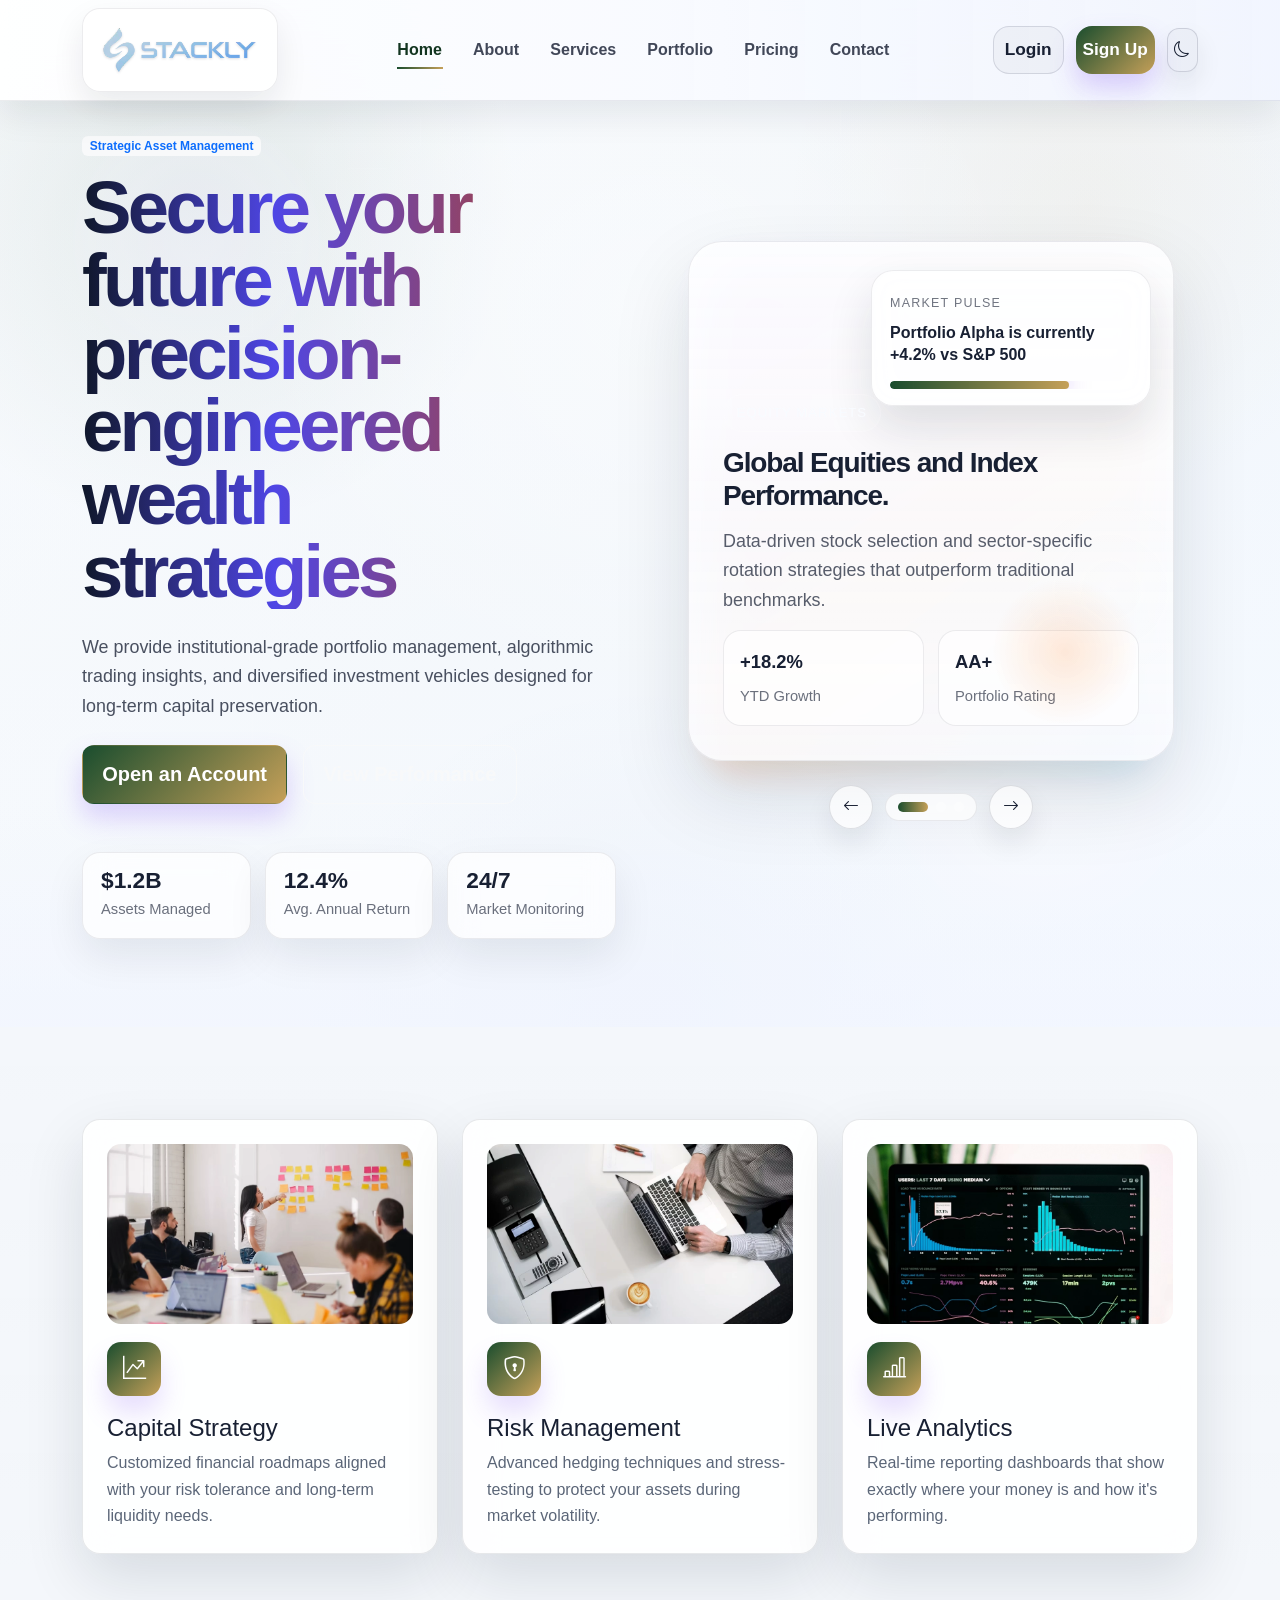
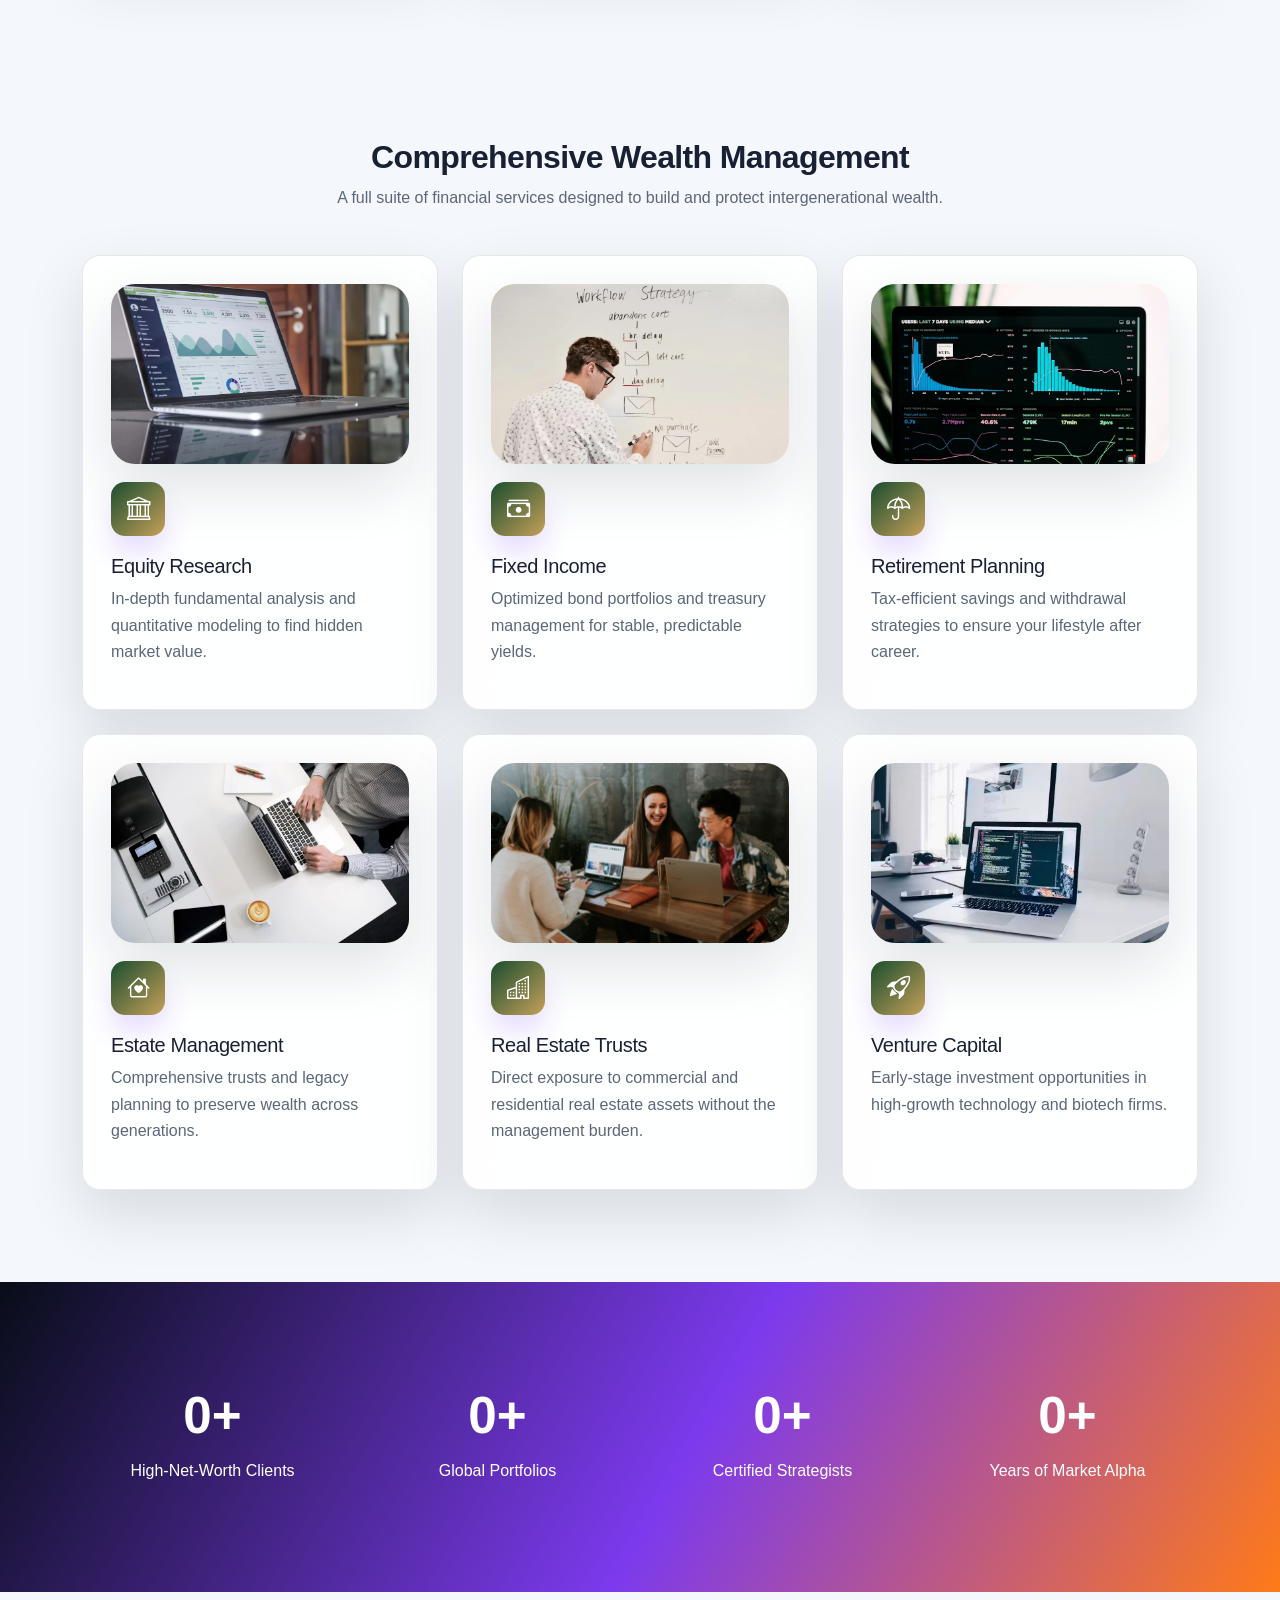
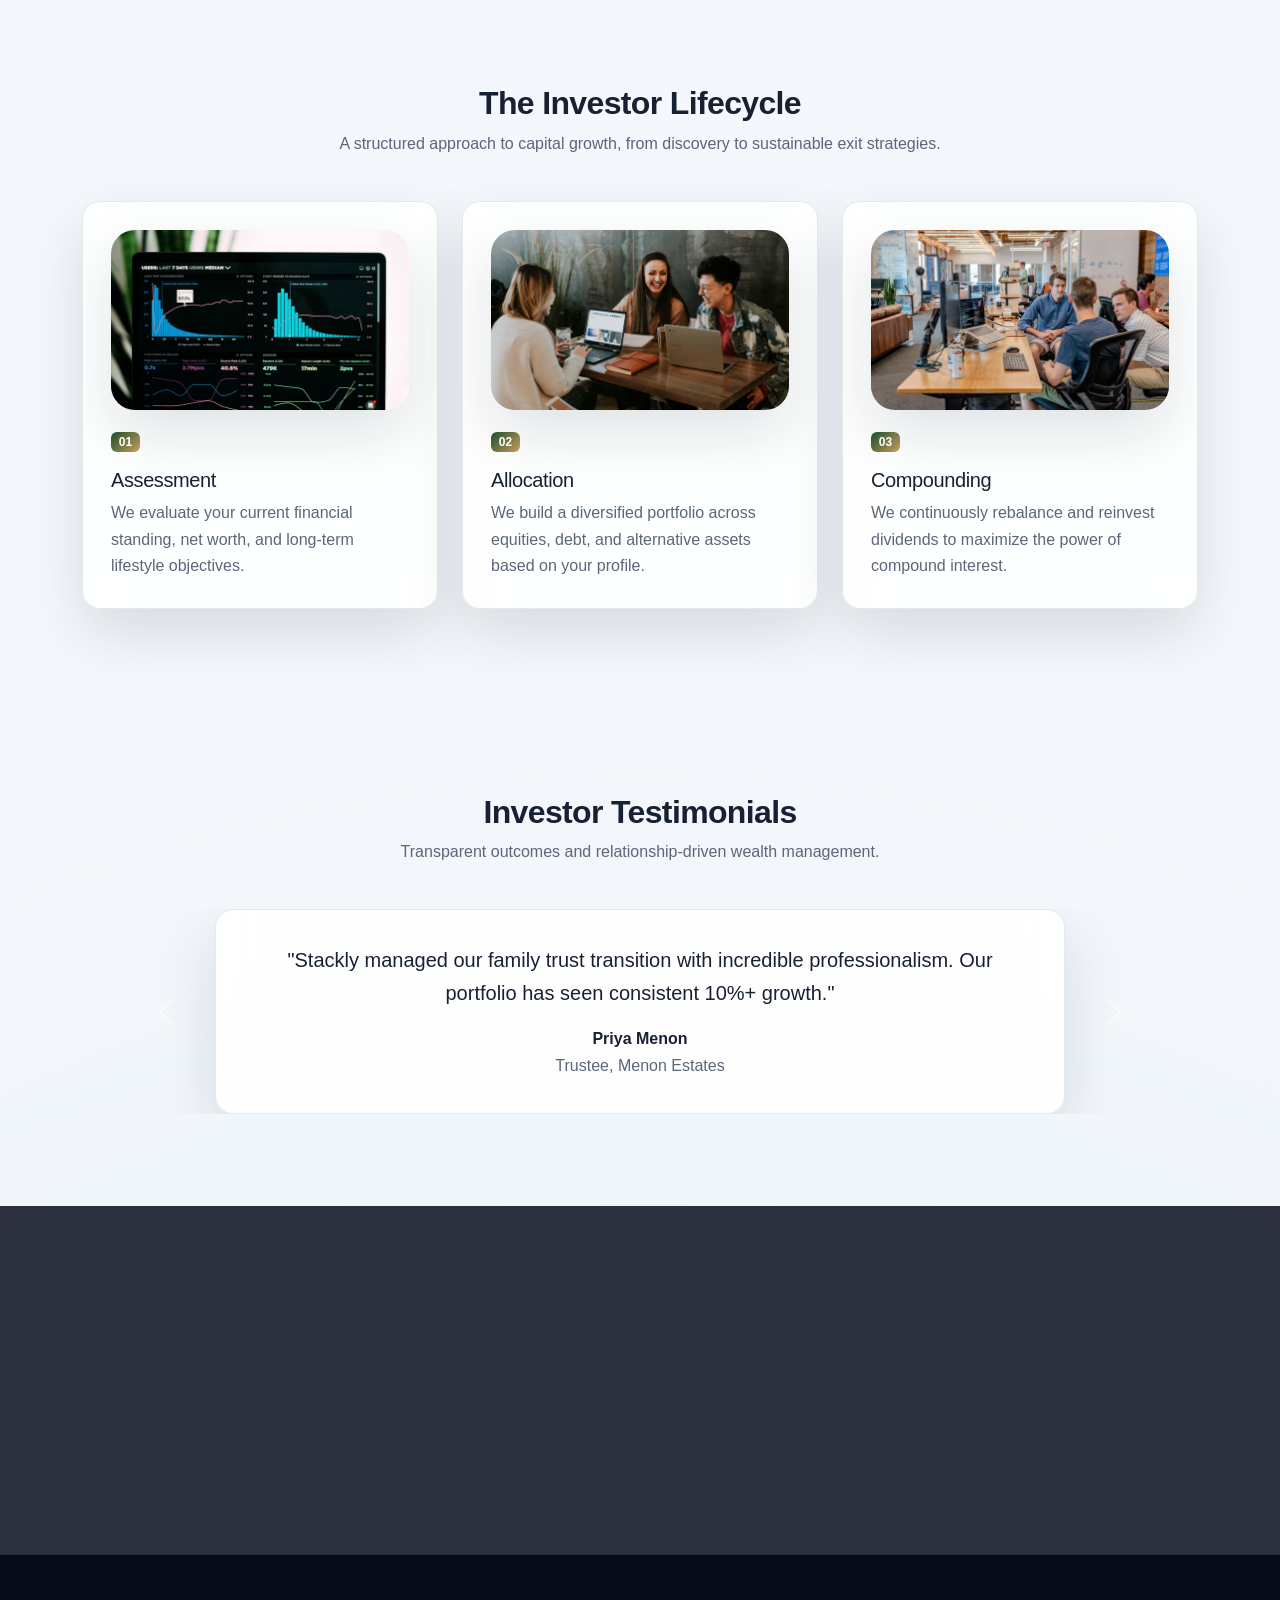
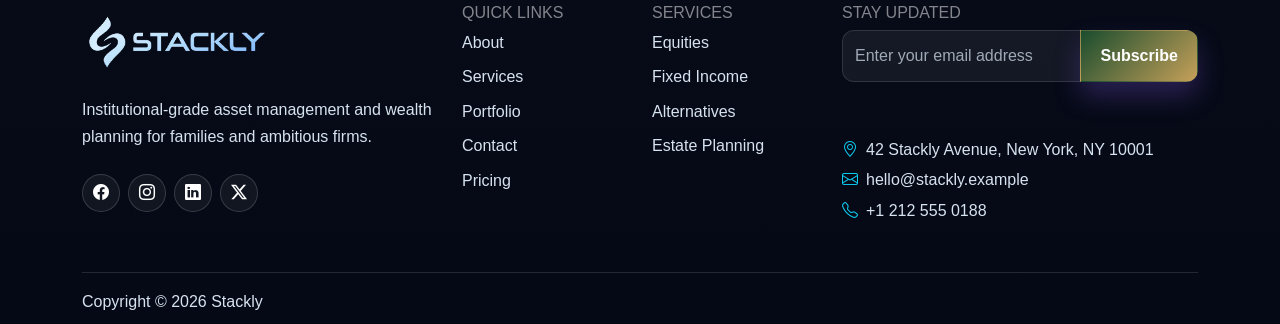
==== index.html @ 77e65f74 "Add files via upload" ====
<!doctype html>
<html lang="en" data-theme="light">
<head>
  <meta charset="utf-8">
  <meta name="viewport" content="width=device-width, initial-scale=1">
  <meta name="description" content="Stackly is a premier asset management firm providing strategic investment solutions, portfolio diversification, and wealth growth.">
  <title>Stackly | Wealth & Investment Management</title>
  <link href="https://cdn.jsdelivr.net/npm/bootstrap@5.3.3/dist/css/bootstrap.min.css" rel="stylesheet">
  <link href="https://cdn.jsdelivr.net/npm/bootstrap-icons@1.11.3/font/bootstrap-icons.css" rel="stylesheet">
  <link rel="stylesheet" href="assets/css/style.css">
</head>
<body>
  <div class="loader"><div class="spinner-border text-primary" role="status" aria-label="Loading"></div></div>
  <nav class="navbar navbar-expand-lg fixed-top">
    <div class="container">
      <a class="navbar-brand d-flex align-items-center gap-2" href="index.html">
        <img class="site-logo" src="assets/stackly-whitish_blue-logo.webp" alt="Stackly logo">
      </a>
      <button class="navbar-toggler" type="button" data-bs-toggle="collapse" data-bs-target="#mainNav" aria-label="Toggle navigation">
        <span class="navbar-toggler-icon"></span>
      </button>
      <div class="collapse navbar-collapse" id="mainNav">
        <ul class="navbar-nav mx-lg-auto align-items-lg-center">
          <li class="nav-item"><a class="nav-link" data-page="index.html" href="index.html">Home</a></li>
          <li class="nav-item"><a class="nav-link" data-page="about.html" href="about.html">About</a></li>
          <li class="nav-item"><a class="nav-link" data-page="services.html" href="services.html">Services</a></li>
          <li class="nav-item"><a class="nav-link" data-page="portfolio.html" href="portfolio.html">Portfolio</a></li>
          <li class="nav-item"><a class="nav-link" data-page="pricing.html" href="pricing.html">Pricing</a></li>
          <li class="nav-item"><a class="nav-link" data-page="contact.html" href="contact.html">Contact</a></li>
        </ul>
        <div class="nav-actions">
          <a class="btn btn-outline-primary" data-page="login.html" href="login.html">Login</a>
          <a class="btn btn-outline-primary" data-page="signup.html" href="signup.html">Sign Up</a>
          <button class="theme-toggle" data-theme-toggle aria-label="Toggle dark mode"></button>
        </div>
      </div>
    </div>
  </nav>

  <header class="hero hero-home">
    <div class="hero-orb hero-orb-one"></div>
    <div class="hero-orb hero-orb-two"></div>
    <div class="hero-grid"></div>
    <div class="container">
      <div class="row align-items-center g-5">
        <div class="col-lg-6 hero-copy reveal">
          <span class="badge text-bg-light text-primary mb-3">Strategic Asset Management</span>
          <h1>Secure your future with precision-engineered wealth strategies</h1>
          <p class="my-4">We provide institutional-grade portfolio management, algorithmic trading insights, and diversified investment vehicles designed for long-term capital preservation.</p>
          <div class="d-flex flex-wrap gap-3">
            <a class="btn btn-primary btn-lg" href="404.html">Open an Account</a>
            <a class="btn btn-outline-light btn-lg" href="404.html">View Performance</a>
          </div>
          <div class="hero-metrics mt-5">
            <div class="hero-metric">
              <strong>$1.2B</strong>
              <span>Assets Managed</span>
            </div>
            <div class="hero-metric">
              <strong>12.4%</strong>
              <span>Avg. Annual Return</span>
            </div>
            <div class="hero-metric">
              <strong>24/7</strong>
              <span>Market Monitoring</span>
            </div>
          </div>
        </div>
        <div class="col-lg-6 reveal" data-hero-swiper>
          <div class="hero-stage">
            <div class="hero-stage-glow"></div>
            <div class="hero-stage-frame">
              <article class="hero-slide is-active">
                <span class="slide-kicker">Equity Markets</span>
                <h2 class="h3">Global Equities and Index Performance.</h2>
                <p>Data-driven stock selection and sector-specific rotation strategies that outperform traditional benchmarks.</p>
                <div class="slide-stats">
                  <div><strong>+18.2%</strong><span>YTD Growth</span></div>
                  <div><strong>AA+</strong><span>Portfolio Rating</span></div>
                </div>
              </article>
              <article class="hero-slide">
                <span class="slide-kicker">Fixed Income</span>
                <h2 class="h3">Preserve capital with high-yield bonds.</h2>
                <p>Strategic allocation in corporate and sovereign debt to ensure consistent cash flow and risk mitigation.</p>
                <div class="slide-stats">
                  <div><strong>5.8%</strong><span>Yield to Maturity</span></div>
                  <div><strong>Zero</strong><span>Default Record</span></div>
                </div>
              </article>
              <article class="hero-slide">
                <span class="slide-kicker">Alternatives</span>
                <h2 class="h3">Diversify into Real Estate and VC.</h2>
                <p>Access exclusive private equity rounds and commercial real estate trusts previously reserved for institutions.</p>
                <div class="slide-stats">
                  <div><strong>24%</strong><span>Internal Rate of Return</span></div>
                  <div><strong>Global</strong><span>Asset Reach</span></div>
                </div>
              </article>
              <div class="hero-float-card">
                <span class="float-label">Market Pulse</span>
                <strong>Portfolio Alpha is currently +4.2% vs S&P 500</strong>
                <div class="float-bar"><span></span></div>
              </div>
            </div>
            <div class="hero-swiper-controls">
              <button type="button" class="hero-swiper-btn" data-hero-prev aria-label="Previous slide"><i class="bi bi-arrow-left"></i></button>
              <div class="hero-swiper-dots" aria-label="Hero slide indicators">
                <button type="button" class="is-active" data-hero-dot="0" aria-label="Go to slide 1"></button>
                <button type="button" data-hero-dot="1" aria-label="Go to slide 2"></button>
                <button type="button" data-hero-dot="2" aria-label="Go to slide 3"></button>
              </div>
              <button type="button" class="hero-swiper-btn" data-hero-next aria-label="Next slide"><i class="bi bi-arrow-right"></i></button>
            </div>
          </div>
        </div>
      </div>
    </div>
  </header>

  <main>
    <section class="section section-soft">
      <div class="container">
        <div class="row g-4">
          <div class="col-md-4 reveal">
            <div class="glass-card p-4 h-100 momentum-card">
              <img src="assets/growth%20strategy.webp" alt="Team planning digital growth">
              <div class="icon-box"><i class="bi bi-graph-up-arrow"></i></div>
              <h2 class="h4">Capital Strategy</h2>
              <p class="muted mb-0">Customized financial roadmaps aligned with your risk tolerance and long-term liquidity needs.</p>
            </div>
          </div>
          <div class="col-md-4 reveal">
            <div class="glass-card p-4 h-100 momentum-card">
              <img src="assets/creative_system.webp" alt="Creative team discussing campaign assets">
              <div class="icon-box"><i class="bi bi-shield-lock"></i></div>
              <h2 class="h4">Risk Management</h2>
              <p class="muted mb-0">Advanced hedging techniques and stress-testing to protect your assets during market volatility.</p>
            </div>
          </div>
          <div class="col-md-4 reveal">
            <div class="glass-card p-4 h-100 momentum-card">
              <img src="assets/measurement.webp" alt="Analytics dashboard on screen">
              <div class="icon-box"><i class="bi bi-bar-chart-line"></i></div>
              <h2 class="h4">Live Analytics</h2>
              <p class="muted mb-0">Real-time reporting dashboards that show exactly where your money is and how it's performing.</p>
            </div>
          </div>
        </div>
      </div>
    </section>

    <section class="section">
      <div class="container">
        <div class="section-title reveal">
          <h2>Comprehensive Wealth Management</h2>
          <p>A full suite of financial services designed to build and protect intergenerational wealth.</p>
        </div>
        <div class="row g-4">
          <div class="col-md-6 col-xl-4 reveal"><div class="service-card"><div class="card-media"><img src="assets/seo.webp" alt="Equity research"></div><div class="icon-box"><i class="bi bi-bank"></i></div><h3 class="h5">Equity Research</h3><p class="muted">In-depth fundamental analysis and quantitative modeling to find hidden market value.</p></div></div>
          <div class="col-md-6 col-xl-4 reveal"><div class="service-card"><div class="card-media"><img src="assets/marketing.webp" alt="Fixed income"></div><div class="icon-box"><i class="bi bi-cash-stack"></i></div><h3 class="h5">Fixed Income</h3><p class="muted">Optimized bond portfolios and treasury management for stable, predictable yields.</p></div></div>
          <div class="col-md-6 col-xl-4 reveal"><div class="service-card"><div class="card-media"><img src="assets/measurement.webp" alt="Retirement planning"></div><div class="icon-box"><i class="bi bi-umbrella"></i></div><h3 class="h5">Retirement Planning</h3><p class="muted">Tax-efficient savings and withdrawal strategies to ensure your lifestyle after career.</p></div></div>
          <div class="col-md-6 col-xl-4 reveal"><div class="service-card"><div class="card-media"><img src="assets/creative_system.webp" alt="Estate planning"></div><div class="icon-box"><i class="bi bi-house-heart"></i></div><h3 class="h5">Estate Management</h3><p class="muted">Comprehensive trusts and legacy planning to preserve wealth across generations.</p></div></div>
          <div class="col-md-6 col-xl-4 reveal"><div class="service-card"><div class="card-media"><img src="assets/build.webp" alt="Real estate"></div><div class="icon-box"><i class="bi bi-buildings"></i></div><h3 class="h5">Real Estate Trusts</h3><p class="muted">Direct exposure to commercial and residential real estate assets without the management burden.</p></div></div>
          <div class="col-md-6 col-xl-4 reveal"><div class="service-card"><div class="card-media"><img src="assets/development.webp" alt="Venture capital"></div><div class="icon-box"><i class="bi bi-rocket-takeoff"></i></div><h3 class="h5">Venture Capital</h3><p class="muted">Early-stage investment opportunities in high-growth technology and biotech firms.</p></div></div>
        </div>
      </div>
    </section>

    <section class="section stats-band">
      <div class="container">
        <div class="row g-4 text-center">
          <div class="col-6 col-lg-3 reveal"><div class="stat-number" data-count="1200">0+</div><p>High-Net-Worth Clients</p></div>
          <div class="col-6 col-lg-3 reveal"><div class="stat-number" data-count="150">0+</div><p>Global Portfolios</p></div>
          <div class="col-6 col-lg-3 reveal"><div class="stat-number" data-count="25">0+</div><p>Certified Strategists</p></div>
          <div class="col-6 col-lg-3 reveal"><div class="stat-number" data-count="20">0+</div><p>Years of Market Alpha</p></div>
        </div>
      </div>
    </section>

    <section class="section section-soft">
      <div class="container">
        <div class="section-title reveal">
          <h2>The Investor Lifecycle</h2>
          <p>A structured approach to capital growth, from discovery to sustainable exit strategies.</p>
        </div>
        <div class="row g-4">
          <div class="col-md-4 reveal">
            <div class="service-card">
              <div class="card-media"><img src="assets/discover.webp" alt="Discovery planning dashboard"></div>
              <span class="badge text-bg-primary mb-3">01</span>
              <h3 class="h5">Assessment</h3>
              <p class="muted mb-0">We evaluate your current financial standing, net worth, and long-term lifestyle objectives.</p>
            </div>
          </div>
          <div class="col-md-4 reveal">
            <div class="service-card">
              <div class="card-media"><img src="assets/build.webp" alt="Build stage team workshop"></div>
              <span class="badge text-bg-primary mb-3">02</span>
              <h3 class="h5">Allocation</h3>
              <p class="muted mb-0">We build a diversified portfolio across equities, debt, and alternative assets based on your profile.</p>
            </div>
          </div>
          <div class="col-md-4 reveal">
            <div class="service-card">
              <div class="card-media"><img src="assets/scale.webp" alt="Scale stage analytics and growth charts"></div>
              <span class="badge text-bg-primary mb-3">03</span>
              <h3 class="h5">Compounding</h3>
              <p class="muted mb-0">We continuously rebalance and reinvest dividends to maximize the power of compound interest.</p>
            </div>
          </div>
        </div>
      </div>
    </section>

    <section class="section">
      <div class="container">
        <div class="section-title reveal"><h2>Investor Testimonials</h2><p>Transparent outcomes and relationship-driven wealth management.</p></div>
        <div id="testimonialCarousel" class="carousel slide carousel-fade reveal" data-bs-ride="carousel" data-bs-interval="6000" data-bs-touch="true">
          <div class="carousel-inner">
            <div class="carousel-item active"><div class="testimonial glass-card text-center"><p class="fs-5">"Stackly managed our family trust transition with incredible professionalism. Our portfolio has seen consistent 10%+ growth."</p><strong>Priya Menon</strong><span class="d-block muted">Trustee, Menon Estates</span></div></div>
            <div class="carousel-item"><div class="testimonial glass-card text-center"><p class="fs-5">"Their access to private equity rounds gave us an edge that traditional banks simply couldn't provide."</p><strong>James Carter</strong><span class="d-block muted">Retired Tech Founder</span></div></div>
            <div class="carousel-item"><div class="testimonial glass-card text-center"><p class="fs-5">"The transparency of their reporting is unmatched. I can see my global asset performance at any time on my dashboard."</p><strong>Aisha Khan</strong><span class="d-block muted">Private Investor</span></div></div>
          </div>
          <button class="carousel-control-prev" type="button" data-bs-target="#testimonialCarousel" data-bs-slide="prev" aria-label="Previous"><span class="carousel-control-prev-icon"></span></button>
          <button class="carousel-control-next" type="button" data-bs-target="#testimonialCarousel" data-bs-slide="next" aria-label="Next"><span class="carousel-control-next-icon"></span></button>
        </div>
      </div>
    </section>

    <section class="section cta">
      <div class="container text-center reveal">
        <h2 class="display-6 fw-bold">Ready to grow your capital with confidence?</h2>
        <p class="mb-4">Schedule a discovery call with a Senior Investment Strategist today.</p>
        <a class="btn btn-primary btn-lg" href="404.html">Consult a Strategist</a>
      </div>
    </section>
  </main>

  <footer class="pt-5">
    <div class="container">
      <div class="row g-4">
        <div class="col-lg-4">
          <div class="footer-brand mb-3">
            <img class="site-logo" src="assets/stackly-whitish_blue-logo.webp" alt="Stackly logo">
          </div>
          <p class="mb-4">Institutional-grade asset management and wealth planning for families and ambitious firms.</p>
          <div class="d-flex gap-2">
            <a class="social-link" href="404.html" aria-label="Facebook"><i class="bi bi-facebook"></i></a>
            <a class="social-link" href="404.html" aria-label="Instagram"><i class="bi bi-instagram"></i></a>
            <a class="social-link" href="404.html" aria-label="LinkedIn"><i class="bi bi-linkedin"></i></a>
            <a class="social-link" href="404.html" aria-label="X"><i class="bi bi-twitter-x"></i></a>
          </div>
        </div>
        <div class="col-md-4 col-lg-2">
          <h3 class="h6 text-uppercase text-white-50">Quick Links</h3>
          <ul class="list-unstyled d-grid gap-2 mb-0">
            <li><a href="about.html">About</a></li>
            <li><a href="services.html">Services</a></li>
            <li><a href="portfolio.html">Portfolio</a></li>
            <li><a href="contact.html">Contact</a></li>
          </ul>
        </div>
        <div class="col-md-4 col-lg-2">
          <h3 class="h6 text-uppercase text-white-50">Services</h3>
          <ul class="list-unstyled d-grid gap-2 mb-0">
            <li><a href="services.html">Equities</a></li>
            <li><a href="services.html">Fixed Income</a></li>
            <li><a href="services.html">Alternatives</a></li>
            <li><a href="services.html">Estate Planning</a></li>
          </ul>
        </div>
        <div class="col-lg-4">
          <h3 class="h6 text-uppercase text-white-50">Stay Updated</h3>
          <form class="footer-newsletter">
            <div class="input-group">
              <input class="form-control" type="email" placeholder="Enter your email address">
              <button class="btn btn-primary" type="submit">Subscribe</button>
            </div>
          </form>
          <div class="mt-4">
            <p class="mb-1"><i class="bi bi-geo-alt me-2 text-info"></i>42 Stackly Avenue, New York, NY 10001</p>
            <p class="mb-1"><i class="bi bi-envelope me-2 text-info"></i>hello@stackly.example</p>
            <p class="mb-0"><i class="bi bi-telephone me-2 text-info"></i>+1 212 555 0188</p>
          </div>
        </div>
      </div>
      <div class="footer-bottom mt-5 pt-3 pb-2 d-flex flex-wrap justify-content-between gap-3 align-items-center">
        <span>Copyright &copy; <span data-year></span> Stackly</span>
      </div>
    </div>
  </footer>

  <script src="https://cdn.jsdelivr.net/npm/bootstrap@5.3.3/dist/js/bootstrap.bundle.min.js"></script>
  <script src="assets/js/main.js"></script>
</body>
</html>
---- assets/css/style.css ----
:root {
  --primary: #1a4d2e;
  --primary-dark: #123520;
  --secondary: #c5a059;
  --accent: #1e40af;
  --ink: #182033;
  --muted: #5b6678;
  --surface: #ffffff;
  --surface-soft: #f8fafc;
  --surface-elevated: rgba(255, 255, 255, 0.9);
  --border: rgba(24, 32, 51, 0.1);
  --shadow: 0 24px 60px rgba(9, 23, 43, 0.12);
  --shadow-soft: 0 16px 28px rgba(9, 23, 43, 0.08);
  --glass: rgba(255, 255, 255, 0.82);
  --card-hover-bg: linear-gradient(145deg, rgba(255, 255, 255, 0.98), rgba(240, 247, 255, 0.94));
  --card-hover-border: rgba(124, 58, 237, 0.26);
  --card-hover-shadow: 0 30px 58px rgba(36, 52, 87, 0.16);
  --nav-height: 84px;
}

[data-theme="light"] {
  --primary: #1a4d2e;
  --primary-dark: #123520;
  --secondary: #c5a059;
  --accent: #1e40af;
  --ink: #182033;
  --muted: #5b6678;
  --surface: #ffffff;
  --surface-soft: #f4f7fb;
  --surface-elevated: rgba(255, 255, 255, 0.9);
  --border: rgba(24, 32, 51, 0.1);
  --shadow: 0 24px 60px rgba(9, 23, 43, 0.12);
  --shadow-soft: 0 16px 28px rgba(9, 23, 43, 0.08);
  --glass: rgba(255, 255, 255, 0.82);
  --card-hover-bg: linear-gradient(145deg, rgba(255, 255, 255, 0.98), rgba(240, 247, 255, 0.94));
  --card-hover-border: rgba(124, 58, 237, 0.26);
  --card-hover-shadow: 0 30px 58px rgba(36, 52, 87, 0.16);
}

[data-theme="dark"] {
  --primary: #4ade80;
  --primary-dark: #22c55e;
  --secondary: #fbbf24;
  --accent: #60a5fa;
  --ink: #f1f5f9;
  --muted: #c0cade;
  --surface: #080d18;
  --surface-soft: #050915;
  --surface-elevated: rgba(8, 12, 24, 0.84);
  --border: rgba(255, 255, 255, 0.1);
  --shadow: 0 28px 80px rgba(0, 0, 0, 0.5);
  --shadow-soft: 0 18px 36px rgba(0, 0, 0, 0.34);
  --glass: rgba(5, 9, 21, 0.76);
  --card-hover-bg: linear-gradient(145deg, rgba(22, 30, 51, 0.96), rgba(40, 22, 67, 0.9));
  --card-hover-border: rgba(167, 139, 250, 0.38);
  --card-hover-shadow: 0 32px 68px rgba(0, 0, 0, 0.56);
}

* {
  box-sizing: border-box;
}

html {
  scroll-behavior: smooth;
  color-scheme: light;
  width: 100%;
  max-width: 100%;
  overflow-x: hidden;
}

[data-theme="dark"] {
  color-scheme: dark;
}

body {
  min-height: 100vh;
  margin: 0;
  color: var(--ink);
  background: var(--surface-soft);
  font-family: "Inter", "Segoe UI", Arial, sans-serif;
  line-height: 1.65;
  position: relative;
  width: 100%;
  max-width: 100%;
  overflow-x: clip;
}

@supports not (overflow: clip) {
  body {
    overflow-x: hidden;
  }
}

@supports (min-height: 100dvh) {
  body {
    min-height: 100dvh;
  }
}

html,
body,
.navbar,
.hero,
.page-hero,
.auth-page,
.dashboard-shell,
main,
header,
footer,
.section,
.section-soft,
.glass-card,
.service-card,
.team-card,
.pricing-card,
.project-card,
.auth-card,
.dashboard-card,
.footer-newsletter .form-control,
.footer-newsletter .btn,
.theme-toggle,
.btn,
.nav-link,
.navbar-toggler,
.form-control,
.form-select,
.input-group-text {
  transition:
    background-color 0.28s ease,
    background 0.28s ease,
    color 0.28s ease,
    border-color 0.28s ease,
    box-shadow 0.28s ease,
    filter 0.28s ease;
}

[data-theme="light"] body {
  background:
    radial-gradient(circle at top left, rgba(124, 58, 237, 0.1), transparent 30%),
    radial-gradient(circle at top right, rgba(255, 122, 24, 0.08), transparent 28%),
    radial-gradient(circle at 50% 110%, rgba(14, 165, 233, 0.08), transparent 30%),
    var(--surface-soft);
}

[data-theme="dark"] body {
  background:
    radial-gradient(circle at top left, rgba(139, 92, 246, 0.22), transparent 30%),
    radial-gradient(circle at top right, rgba(255, 122, 24, 0.16), transparent 28%),
    radial-gradient(circle at 50% 110%, rgba(34, 211, 238, 0.1), transparent 30%),
    var(--surface-soft);
}

a {
  color: inherit;
  text-decoration: none;
}

img {
  display: block;
  max-width: 100%;
}

video,
iframe,
svg {
  max-width: 100%;
}

.container,
.container-fluid,
.row,
[class*="col-"] {
  min-width: 0;
}

.row > * {
  min-width: 0;
}

.navbar {
  min-height: var(--nav-height);
  background:
    linear-gradient(90deg, rgba(7, 11, 24, 0.94), rgba(18, 24, 43, 0.92) 52%, rgba(49, 14, 92, 0.9));
  backdrop-filter: blur(18px);
  border-bottom: 1px solid rgba(255, 255, 255, 0.12);
  box-shadow: 0 14px 34px rgba(4, 8, 20, 0.28);
}

[data-theme="light"] .navbar {
  background:
    linear-gradient(90deg, rgba(255, 255, 255, 0.92), rgba(248, 250, 255, 0.92) 52%, rgba(241, 245, 255, 0.88));
  border-bottom: 1px solid rgba(15, 23, 42, 0.08);
  box-shadow: 0 14px 34px rgba(15, 23, 42, 0.08);
}

.navbar .container {
  align-items: center;
}

.navbar-toggler {
  border-color: rgba(255, 255, 255, 0.18);
  background: rgba(255, 255, 255, 0.05);
}

[data-theme="light"] .navbar-toggler {
  border-color: rgba(15, 23, 42, 0.14);
  background: rgba(15, 23, 42, 0.03);
}

.navbar-toggler-icon {
  filter: invert(1);
}

[data-theme="light"] .navbar-toggler-icon {
  filter: none;
}

.navbar-brand {
  display: inline-flex;
  align-items: center;
  font-weight: 800;
  color: #ffffff !important;
  letter-spacing: 0;
}

[data-theme="light"] .navbar-brand {
  color: var(--ink) !important;
}

.site-logo {
  width: 50px;
  height: 50px;
  object-fit: contain;
  object-position: center;
  border-radius: 11px;
  background: transparent;
  padding: 0;
  box-shadow: none;
  filter: none;
}

.navbar.fixed-top .site-logo {
  width: 165px;
  height: auto;
  max-width: 165px;
  border-radius: 0;
  padding: 0;
  background: transparent;
  border: 0;
  box-shadow: none;
  filter: none;
}

.navbar.fixed-top .navbar-brand {
  padding: 0.42rem 0.9rem;
  border-radius: 18px;
  background: rgba(255, 255, 255, 0.06);
  border: 1px solid rgba(255, 255, 255, 0.1);
  box-shadow: 0 14px 32px rgba(9, 23, 43, 0.18);
}

[data-theme="light"] .navbar.fixed-top .navbar-brand {
  background: rgba(255, 255, 255, 0.96);
  border-color: rgba(15, 23, 42, 0.08);
  box-shadow: 0 14px 32px rgba(15, 23, 42, 0.08);
}

.navbar.fixed-top .site-logo,
[data-theme="dark"] .navbar.fixed-top .site-logo {
  filter: brightness(1.02) contrast(1.05) drop-shadow(0 0 1px rgba(255, 255, 255, 0.08));
}

[data-theme="light"] .navbar.fixed-top .site-logo {
  filter: brightness(0.82) contrast(1.22) saturate(1.1) drop-shadow(0 1px 1px rgba(15, 23, 42, 0.14));
}

.footer-brand .site-logo {
  width: 190px;
  height: auto;
  max-width: 190px;
  border-radius: 0;
  box-shadow: none;
}

.brand-mark {
  width: 40px;
  height: 40px;
  display: inline-grid;
  place-items: center;
  color: #fff;
  border-radius: 11px;
  background: linear-gradient(135deg, var(--primary), var(--secondary));
  box-shadow: 0 12px 24px rgba(18, 60, 123, 0.24);
}

.navbar-collapse {
  flex-basis: 100%;
}

.navbar-nav {
  align-items: center;
  gap: 0.15rem;
}

.nav-link {
  position: relative;
  color: rgba(255, 255, 255, 0.84) !important;
  font-weight: 650;
  padding-inline: 0.9rem !important;
  padding-block: 0.7rem !important;
}

[data-theme="light"] .nav-link {
  color: rgba(24, 32, 51, 0.82) !important;
}

.nav-link:hover,
.nav-link.active {
  color: #ffffff !important;
}

[data-theme="light"] .nav-link:hover,
[data-theme="light"] .nav-link.active {
  color: var(--primary-dark) !important;
}

.nav-link::after {
  content: "";
  position: absolute;
  left: 0.85rem;
  right: 0.85rem;
  bottom: 0.3rem;
  height: 2px;
  background: linear-gradient(90deg, #a78bfa, #ff8b3d);
  transform: scaleX(0);
  transform-origin: center;
  transition: transform 0.2s ease;
}

.nav-link:hover::after,
.nav-link.active::after {
  transform: scaleX(1);
}

[data-theme="light"] .nav-link:hover::after,
[data-theme="light"] .nav-link.active::after {
  background: linear-gradient(90deg, var(--primary), var(--secondary));
}

.nav-actions {
  display: flex;
  align-items: center;
  gap: 0.75rem;
  margin-left: auto;
  min-width: 0;
}

.navbar.fixed-top .nav-actions > a[href="login.html"],
.navbar.fixed-top .nav-actions > a[href="signup.html"] {
  display: inline-flex;
  align-items: center;
  justify-content: center;
  min-width: 124px;
  min-height: 48px;
  padding: 0.76rem 1.3rem;
  border-radius: 16px;
  font-size: 1.08rem;
  line-height: 1;
  white-space: nowrap;
  min-width: 0;
}

.navbar.fixed-top .nav-actions > a[href="login.html"] {
  border: 1px solid rgba(255, 255, 255, 0.18);
  background: rgba(255, 255, 255, 0.05);
  color: #f8fbff;
  box-shadow: none;
}

[data-theme="light"] .navbar.fixed-top .nav-actions > a[href="login.html"] {
  border-color: rgba(15, 23, 42, 0.12);
  background: rgba(15, 23, 42, 0.03);
  color: var(--ink);
}

.navbar.fixed-top .nav-actions > a[href="login.html"]:hover {
  color: #ffffff;
  background: rgba(255, 255, 255, 0.12);
}

[data-theme="light"] .navbar.fixed-top .nav-actions > a[href="login.html"]:hover {
  color: var(--ink);
  background: rgba(15, 23, 42, 0.08);
}

.navbar.fixed-top .nav-actions > a[href="signup.html"] {
  border: 0;
  background: linear-gradient(135deg, var(--primary), var(--secondary));
  color: #ffffff;
  box-shadow: 0 14px 26px rgba(139, 92, 246, 0.28);
}

.navbar.fixed-top .nav-actions > a[href="signup.html"]:hover {
  color: #ffffff;
  transform: translateY(-1px);
}

.navbar-brand {
  position: relative;
  z-index: 2;
}

.theme-toggle {
  width: 44px;
  height: 44px;
  border: 1px solid rgba(255, 255, 255, 0.16);
  border-radius: 12px;
  background: rgba(255, 255, 255, 0.06);
  color: #ffffff;
  box-shadow: 0 12px 26px rgba(4, 8, 20, 0.2);
}

.theme-toggle:hover {
  transform: translateY(-1px);
}

[data-theme="light"] .theme-toggle {
  border-color: rgba(15, 23, 42, 0.14);
  background: rgba(15, 23, 42, 0.03);
  color: var(--ink);
  box-shadow: 0 12px 26px rgba(15, 23, 42, 0.08);
}

.page-offset {
  padding-top: var(--nav-height);
}

.hero {
  min-height: 92vh;
  display: flex;
  align-items: center;
  position: relative;
  overflow: hidden;
  color: #fff;
  background:
    radial-gradient(circle at 15% 20%, rgba(26, 77, 46, 0.34), transparent 24%),
    radial-gradient(circle at 85% 20%, rgba(197, 160, 89, 0.26), transparent 22%),
    radial-gradient(circle at 50% 100%, rgba(30, 64, 175, 0.18), transparent 28%),
    linear-gradient(135deg, #020617 0%, #0f172a 46%, #1e293b 100%);
}

[data-theme="light"] .hero {
  color: var(--ink);
  background:
    radial-gradient(circle at 15% 20%, rgba(26, 77, 46, 0.12), transparent 24%),
    radial-gradient(circle at 85% 20%, rgba(197, 160, 89, 0.1), transparent 22%),
    radial-gradient(circle at 50% 100%, rgba(30, 64, 175, 0.08), transparent 28%),
    linear-gradient(135deg, #f8fafc 0%, #f1f5f9 48%, #eff6ff 100%);
}

.hero-home {
  padding: 132px 0 88px;
}

.hero-grid {
  position: absolute;
  inset: 0;
  opacity: 0.18;
  background-image:
    linear-gradient(rgba(255, 255, 255, 0.08) 1px, transparent 1px),
    linear-gradient(90deg, rgba(255, 255, 255, 0.08) 1px, transparent 1px);
  background-size: 84px 84px;
  mask-image: radial-gradient(circle at center, black 42%, transparent 100%);
  pointer-events: none;
}

.hero-orb {
  position: absolute;
  border-radius: 50%;
  filter: blur(8px);
  pointer-events: none;
  mix-blend-mode: screen;
}

.hero-orb-one {
  top: 12%;
  left: 6%;
  width: 240px;
  height: 240px;
  background: radial-gradient(circle, rgba(124, 58, 237, 0.44), rgba(124, 58, 237, 0));
  animation: floatOrb 10s ease-in-out infinite;
}

.hero-orb-two {
  right: 7%;
  bottom: 10%;
  width: 300px;
  height: 300px;
  background: radial-gradient(circle, rgba(255, 122, 24, 0.34), rgba(255, 122, 24, 0));
  animation: floatOrb 12s ease-in-out infinite reverse;
}

.hero-home .container,
.hero-home .row {
  position: relative;
  z-index: 2;
}

.hero-copy {
  max-width: 620px;
  min-width: 0;
}

.hero-home h1 {
  max-width: 780px;
  font-size: clamp(2.75rem, 5.8vw, 5.5rem);
  line-height: 0.98;
  font-weight: 900;
  letter-spacing: -0.05em;
  background: linear-gradient(90deg, #ffffff 0%, #d4d8ff 32%, #ffb36b 100%);
  -webkit-background-clip: text;
  background-clip: text;
  color: transparent;
  text-shadow: 0 18px 36px rgba(0, 0, 0, 0.24);
}

[data-theme="light"] .hero-home h1 {
  background: linear-gradient(90deg, #0f172a 0%, #4f46e5 36%, #c2410c 100%);
  -webkit-background-clip: text;
  background-clip: text;
  color: transparent;
  text-shadow: none;
}

.hero-home p {
  max-width: 620px;
  color: rgba(231, 236, 255, 0.88);
  font-size: 1.12rem;
}

[data-theme="light"] .hero-home p {
  color: rgba(24, 32, 51, 0.78);
}

.hero-metrics {
  display: grid;
  grid-template-columns: repeat(3, minmax(0, 1fr));
  gap: 14px;
}

.hero-metric {
  padding: 16px 18px;
  border: 1px solid rgba(255, 255, 255, 0.12);
  border-radius: 18px;
  background: rgba(255, 255, 255, 0.06);
  backdrop-filter: blur(14px);
  box-shadow: 0 18px 40px rgba(0, 0, 0, 0.16);
}

[data-theme="light"] .hero-metric {
  border-color: rgba(15, 23, 42, 0.08);
  background: rgba(255, 255, 255, 0.72);
  box-shadow: 0 18px 40px rgba(15, 23, 42, 0.08);
}

.hero-metric strong {
  display: block;
  font-size: 1.42rem;
  line-height: 1;
  margin-bottom: 6px;
}

.hero-metric span {
  display: block;
  color: rgba(231, 236, 255, 0.76);
  font-size: 0.92rem;
}

[data-theme="light"] .hero-metric span {
  color: rgba(24, 32, 51, 0.64);
}

.hero-stage {
  position: relative;
  min-height: 560px;
  display: flex;
  flex-direction: column;
  justify-content: flex-end;
  align-items: stretch;
  gap: 18px;
  padding: 24px;
  min-width: 0;
}

.hero-stage-glow {
  position: absolute;
  inset: 7% 8% 12%;
  border-radius: 34px;
  background:
    radial-gradient(circle at 30% 20%, rgba(255, 255, 255, 0.14), transparent 26%),
    linear-gradient(145deg, rgba(124, 58, 237, 0.22), rgba(255, 122, 24, 0.18) 56%, rgba(14, 165, 233, 0.12));
  filter: blur(14px);
  animation: glowShift 8s ease-in-out infinite;
}

.hero-stage-frame {
  position: relative;
  width: 100%;
  min-height: 520px;
  border-radius: 34px;
  border: 1px solid rgba(255, 255, 255, 0.16);
  background:
    linear-gradient(180deg, rgba(255, 255, 255, 0.08), rgba(255, 255, 255, 0.03)),
    rgba(8, 12, 25, 0.55);
  box-shadow: 0 34px 80px rgba(0, 0, 0, 0.34);
  backdrop-filter: blur(18px);
  overflow: hidden;
}

[data-theme="light"] .hero-stage-frame {
  border-color: rgba(15, 23, 42, 0.08);
  background:
    linear-gradient(180deg, rgba(255, 255, 255, 0.82), rgba(255, 255, 255, 0.62)),
    rgba(241, 245, 255, 0.55);
  box-shadow: 0 34px 80px rgba(15, 23, 42, 0.12);
}

.hero-stage-frame::before {
  content: "";
  position: absolute;
  inset: auto -10% 12% auto;
  width: 220px;
  height: 220px;
  border-radius: 50%;
  background: radial-gradient(circle, rgba(255, 255, 255, 0.14), transparent 62%);
  opacity: 0.7;
  animation: drift 11s ease-in-out infinite;
}

.hero-stage-frame::after {
  content: "";
  position: absolute;
  inset: 0;
  background-image:
    linear-gradient(rgba(255, 255, 255, 0.06) 1px, transparent 1px),
    linear-gradient(90deg, rgba(255, 255, 255, 0.06) 1px, transparent 1px);
  background-size: 56px 56px;
  opacity: 0.14;
  pointer-events: none;
}

.hero-slide {
  position: absolute;
  inset: 0;
  display: flex;
  flex-direction: column;
  justify-content: flex-end;
  gap: 14px;
  padding: 34px;
  opacity: 0;
  transform: translateX(30px) scale(0.96);
  transition: opacity 0.6s ease, transform 0.7s ease;
}

.hero-slide::before {
  content: "";
  position: absolute;
  inset: auto 28px 28px auto;
  width: 160px;
  height: 160px;
  border-radius: 50%;
  background: radial-gradient(circle, rgba(255, 122, 24, 0.16), transparent 65%);
  pointer-events: none;
}

.hero-slide.is-active {
  opacity: 1;
  transform: translateX(0) scale(1);
  z-index: 2;
}

.hero-slide.is-prev {
  opacity: 0;
  transform: translateX(-35px) scale(0.96);
  z-index: 1;
}

.hero-slide.is-next {
  opacity: 0;
  transform: translateX(35px) scale(0.96);
  z-index: 1;
}

.slide-kicker {
  align-self: flex-start;
  display: inline-flex;
  align-items: center;
  gap: 0.5rem;
  padding: 0.45rem 0.8rem;
  border-radius: 999px;
  font-size: 0.82rem;
  text-transform: uppercase;
  letter-spacing: 0.08em;
  color: #f8fbff;
  background: rgba(255, 255, 255, 0.08);
  border: 1px solid rgba(255, 255, 255, 0.12);
}

.hero-slide h2 {
  margin: 0;
  max-width: 420px;
  font-weight: 800;
  letter-spacing: -0.04em;
  color: #ffffff;
}

[data-theme="light"] .hero-slide h2 {
  color: var(--ink);
}

.hero-slide p {
  margin: 0;
  max-width: 440px;
  color: rgba(231, 236, 255, 0.84);
}

[data-theme="light"] .hero-slide p {
  color: rgba(24, 32, 51, 0.72);
}

.slide-stats {
  display: grid;
  grid-template-columns: repeat(2, minmax(0, 1fr));
  gap: 14px;
}

.slide-stats div {
  padding: 16px;
  border-radius: 18px;
  background: rgba(255, 255, 255, 0.08);
  border: 1px solid rgba(255, 255, 255, 0.12);
}

[data-theme="light"] .slide-stats div {
  border-color: rgba(15, 23, 42, 0.08);
  background: rgba(255, 255, 255, 0.68);
}

.slide-stats strong {
  display: block;
  margin-bottom: 6px;
  font-size: 1.15rem;
  color: #fff;
}

[data-theme="light"] .slide-stats strong {
  color: var(--ink);
}

.slide-stats span {
  color: rgba(231, 236, 255, 0.72);
  font-size: 0.92rem;
}

[data-theme="light"] .slide-stats span {
  color: rgba(24, 32, 51, 0.64);
}

.hero-float-card {
  position: absolute;
  right: 22px;
  top: 28px;
  width: min(280px, calc(100% - 44px));
  padding: 18px 18px 16px;
  border-radius: 22px;
  background: rgba(8, 12, 25, 0.68);
  border: 1px solid rgba(255, 255, 255, 0.12);
  backdrop-filter: blur(14px);
  box-shadow: 0 22px 46px rgba(0, 0, 0, 0.22);
  animation: floatCard 5.5s ease-in-out infinite;
}

[data-theme="light"] .hero-float-card {
  background: rgba(255, 255, 255, 0.78);
  border-color: rgba(15, 23, 42, 0.08);
  box-shadow: 0 22px 46px rgba(15, 23, 42, 0.12);
}

.float-label {
  display: inline-flex;
  margin-bottom: 8px;
  font-size: 0.78rem;
  text-transform: uppercase;
  letter-spacing: 0.1em;
  color: rgba(231, 236, 255, 0.72);
}

[data-theme="light"] .float-label {
  color: rgba(24, 32, 51, 0.62);
}

.hero-float-card strong {
  display: block;
  font-size: 1rem;
  line-height: 1.4;
  color: #fff;
}

[data-theme="light"] .hero-float-card strong {
  color: var(--ink);
}

.float-bar {
  height: 8px;
  border-radius: 999px;
  margin-top: 14px;
  background: rgba(255, 255, 255, 0.08);
  overflow: hidden;
}

.float-bar span {
  display: block;
  width: 74%;
  height: 100%;
  border-radius: inherit;
  background: linear-gradient(90deg, var(--primary), var(--secondary));
  box-shadow: 0 0 22px rgba(124, 58, 237, 0.5);
  animation: barPulse 2.4s ease-in-out infinite;
}

.hero-swiper-controls {
  position: relative;
  left: auto;
  bottom: auto;
  transform: none;
  align-self: center;
  margin-top: 6px;
  display: flex;
  align-items: center;
  gap: 12px;
  z-index: 3;
}

.hero-swiper-btn {
  width: 44px;
  height: 44px;
  display: inline-grid;
  place-items: center;
  border: 1px solid rgba(255, 255, 255, 0.16);
  border-radius: 999px;
  color: #fff;
  background: rgba(255, 255, 255, 0.08);
  box-shadow: 0 14px 28px rgba(0, 0, 0, 0.18);
  transition: transform 0.2s ease, background 0.2s ease;
}

[data-theme="light"] .hero-swiper-btn {
  border-color: rgba(15, 23, 42, 0.12);
  color: var(--ink);
  background: rgba(255, 255, 255, 0.72);
  box-shadow: 0 14px 28px rgba(15, 23, 42, 0.08);
}

.hero-swiper-btn:hover {
  transform: translateY(-2px);
  background: rgba(255, 255, 255, 0.14);
}

.hero-swiper-dots {
  display: inline-flex;
  align-items: center;
  gap: 8px;
  padding: 8px 12px;
  border-radius: 999px;
  background: rgba(255, 255, 255, 0.06);
  border: 1px solid rgba(255, 255, 255, 0.1);
  backdrop-filter: blur(10px);
}

[data-theme="light"] .hero-swiper-dots {
  border-color: rgba(15, 23, 42, 0.08);
  background: rgba(255, 255, 255, 0.72);
}

.hero-swiper-dots button {
  width: 10px;
  height: 10px;
  padding: 0;
  border: 0;
  border-radius: 50%;
  background: rgba(255, 255, 255, 0.3);
  transition: transform 0.25s ease, background 0.25s ease, width 0.25s ease;
}

.hero-swiper-dots button.is-active {
  width: 30px;
  border-radius: 999px;
  background: linear-gradient(90deg, var(--primary), var(--secondary));
  transform: none;
}

@keyframes floatOrb {
  0%, 100% {
    transform: translate3d(0, 0, 0) scale(1);
  }
  50% {
    transform: translate3d(0, -16px, 0) scale(1.05);
  }
}

@keyframes glowShift {
  0%, 100% {
    transform: translate3d(0, 0, 0) scale(1);
  }
  50% {
    transform: translate3d(0, -6px, 0) scale(1.03);
  }
}

@keyframes drift {
  0%, 100% {
    transform: translate3d(0, 0, 0);
  }
  50% {
    transform: translate3d(-18px, 14px, 0);
  }
}

@keyframes floatCard {
  0%, 100% {
    transform: translate3d(0, 0, 0);
  }
  50% {
    transform: translate3d(0, -8px, 0);
  }
}

@keyframes barPulse {
  0%, 100% {
    transform: scaleX(0.94);
    transform-origin: left center;
  }
  50% {
    transform: scaleX(1);
    transform-origin: left center;
  }
}

.hero::before {
  content: "";
  position: absolute;
  inset: 0;
  background:
    linear-gradient(180deg, rgba(7, 11, 24, 0.15), rgba(7, 11, 24, 0.48)),
    radial-gradient(circle at 50% 30%, rgba(255, 255, 255, 0.08), transparent 40%);
}

[data-theme="light"] .hero::before {
  background:
    linear-gradient(180deg, rgba(248, 251, 255, 0.2), rgba(248, 251, 255, 0.66)),
    radial-gradient(circle at 50% 30%, rgba(255, 255, 255, 0.46), transparent 40%);
}

.hero::after {
  content: "";
  position: absolute;
  inset: auto 0 0;
  height: 22%;
  background: linear-gradient(180deg, transparent, rgba(7, 11, 24, 0.34));
}

[data-theme="light"] .hero::after {
  background: linear-gradient(180deg, transparent, rgba(241, 245, 255, 0.7));
}

.hero .container {
  position: relative;
  z-index: 2;
}

.section {
  padding: 92px 0;
}

.section-soft {
  background:
    linear-gradient(180deg, rgba(255, 255, 255, 0), rgba(255, 255, 255, 0.03)),
    var(--surface-soft);
}

.section-title {
  max-width: 760px;
  margin: 0 auto 44px;
  text-align: center;
}

.section-title h2,
.page-hero h1,
.auth-card h1,
.dashboard-main h1,
.service-card h3,
.pricing-card h2,
.team-card h3,
.project-card h2 {
  letter-spacing: -0.02em;
}

.section-title h2 {
  font-weight: 820;
}

.section-title p,
.muted {
  color: var(--muted);
}

.badge.text-bg-primary,
.text-bg-primary {
  background: linear-gradient(135deg, var(--primary), var(--secondary)) !important;
  color: #fff !important;
}

.hero-visual,
.card-media {
  overflow: hidden;
  border-radius: 24px;
  box-shadow: var(--shadow);
}

.hero-visual img,
.card-media img {
  width: 100%;
  height: 100%;
  display: block;
  object-fit: cover;
}

.btn {
  border-radius: 12px;
  font-weight: 750;
  padding: 0.82rem 1.2rem;
}

.btn-primary {
  background: linear-gradient(135deg, var(--primary), var(--secondary));
  border-color: transparent;
  box-shadow: 0 14px 26px rgba(139, 92, 246, 0.26);
}

.btn-primary:hover {
  background: linear-gradient(135deg, #7c3aed, #ff8b3d);
  border-color: transparent;
}

.btn-outline-primary {
  color: var(--primary);
  border-color: rgba(124, 58, 237, 0.24);
  background: transparent;
}

.btn-outline-primary:hover {
  background: linear-gradient(135deg, var(--primary), var(--secondary));
  border-color: transparent;
  color: #fff;
}

[data-theme="dark"] .btn-outline-primary {
  color: #f4f7ff;
  border-color: rgba(255, 255, 255, 0.18);
  background: rgba(255, 255, 255, 0.04);
}

.btn-outline-light:hover {
  color: #fff;
  background: rgba(255, 255, 255, 0.1);
}

.glass-card,
.service-card,
.team-card,
.pricing-card,
.project-card,
.auth-card,
.dashboard-card {
  background: var(--surface-elevated);
  border: 1px solid var(--border);
  border-radius: 18px;
  box-shadow: var(--shadow);
  backdrop-filter: blur(16px);
  position: relative;
  overflow: hidden;
}

.glass-card,
.service-card,
.team-card,
.pricing-card,
.project-card,
.dashboard-card {
  transition:
    transform 0.24s ease,
    background 0.24s ease,
    border-color 0.24s ease,
    box-shadow 0.24s ease;
}

.service-card,
.team-card,
.pricing-card,
.project-card,
.dashboard-card {
  height: 100%;
  padding: 28px;
}

.pricing-card {
  display: flex;
  flex-direction: column;
}

.pricing-card .btn {
  margin-top: auto;
}

.glass-card:hover,
.service-card:hover,
.team-card:hover,
.pricing-card:hover,
.dashboard-card:hover,
.project-card:hover {
  background: var(--card-hover-bg);
  border-color: var(--card-hover-border);
  box-shadow: var(--card-hover-shadow);
  transform: translateY(-8px);
}

.pricing-card.recommended:hover {
  transform: translateY(-8px) scale(1.03);
}

.icon-box {
  width: 54px;
  height: 54px;
  display: grid;
  place-items: center;
  color: #fff;
  border-radius: 14px;
  background: linear-gradient(135deg, var(--primary), var(--secondary));
  font-size: 1.45rem;
  margin-bottom: 18px;
  box-shadow: 0 16px 26px rgba(139, 92, 246, 0.2);
  transition: transform 0.24s ease, box-shadow 0.24s ease;
}

.service-card:hover .icon-box,
.team-card:hover .icon-box,
.pricing-card:hover .icon-box,
.project-card:hover .icon-box,
.dashboard-card:hover .icon-box {
  box-shadow: 0 18px 34px rgba(139, 92, 246, 0.32);
  transform: translateY(-2px) scale(1.04);
}

.stats-band {
  color: #fff;
  background: linear-gradient(120deg, #080d18, #7c3aed 54%, #ff7a18);
}

.stat-number {
  font-size: clamp(2.2rem, 4vw, 3.6rem);
  font-weight: 850;
}

.testimonial {
  max-width: 850px;
  margin: auto;
  padding: 34px;
}

.carousel-fade .carousel-item {
  transition-duration: 0.9s;
}

.carousel-fade .carousel-item .testimonial {
  transform: translateY(10px) scale(0.98);
  opacity: 0.92;
  transition: transform 0.7s ease, opacity 0.7s ease;
}

.carousel-fade .carousel-item.active .testimonial {
  transform: translateY(0) scale(1);
  opacity: 1;
}

.cta {
  color: #fff;
  background:
    linear-gradient(rgba(7, 11, 24, 0.84), rgba(7, 11, 24, 0.84)),
    url("https://images.unsplash.com/photo-1552664730-d307ca884978?auto=format&fit=crop&w=1800&q=80") center/cover;
}

.page-hero {
  padding: 156px 0 96px;
  color: #fff;
  background:
    radial-gradient(circle at top left, rgba(139, 92, 246, 0.18), transparent 28%),
    radial-gradient(circle at bottom right, rgba(255, 122, 24, 0.18), transparent 25%),
    linear-gradient(135deg, rgba(26, 77, 46, 0.98), rgba(18, 53, 32, 0.88) 52%, rgba(197, 160, 89, 0.5));
}

.page-404 .glass-card {
  background: rgba(255, 255, 255, 0.96);
  color: #22283b;
}

.page-404-brand {
  display: inline-flex;
  align-items: center;
  justify-content: center;
}

.page-404-brand .site-logo {
  width: 176px;
  height: auto;
  max-width: 176px;
  box-shadow: none;
  filter: brightness(1.1) contrast(1.08);
}

.page-404 .badge.text-bg-primary {
  font-size: 0.95rem;
  letter-spacing: 0.06em;
}

.page-404 h1 {
  background: linear-gradient(90deg, #8b5cf6, #ff7a18);
  -webkit-background-clip: text;
  background-clip: text;
  color: transparent;
}

.page-404 .lead {
  color: #5c6477;
}

.page-404 .btn-primary {
  background: linear-gradient(135deg, var(--primary), var(--secondary));
  border: 0;
  box-shadow: 0 12px 22px rgba(139, 92, 246, 0.26);
}

.page-404 .btn-outline-primary {
  color: var(--primary);
  background: transparent;
  border-color: rgba(139, 92, 246, 0.35);
}

.page-404 .btn-outline-primary:hover {
  color: #fff;
  background: linear-gradient(135deg, var(--primary), var(--secondary));
  border-color: transparent;
}

.page-hero h1 {
  font-size: clamp(2.3rem, 5vw, 4rem);
  font-weight: 850;
}

.page-hero p {
  color: rgba(255, 255, 255, 0.88);
}

.page-hero .hero-copy {
  display: flex;
  flex-direction: column;
  justify-content: center;
  min-height: 100%;
}

.page-hero .hero-visual {
  border: 1px solid rgba(255, 255, 255, 0.14);
  background: rgba(255, 255, 255, 0.08);
}

.page-hero .hero-visual img {
  aspect-ratio: 4 / 3;
  min-height: 320px;
  height: auto;
}

.timeline {
  position: relative;
  padding-left: 24px;
  border-left: 3px solid var(--primary);
}

.timeline-item {
  position: relative;
  margin-bottom: 26px;
}

.timeline-item::before {
  content: "";
  position: absolute;
  left: -34px;
  top: 4px;
  width: 18px;
  height: 18px;
  border: 4px solid var(--surface);
  border-radius: 50%;
  background: linear-gradient(135deg, var(--primary), var(--secondary));
}

.team-card img,
.project-card img {
  width: 100%;
  height: 230px;
  object-fit: cover;
  border-radius: 14px;
  margin-bottom: 18px;
  transition: transform 0.35s ease, filter 0.35s ease;
}

.team-card img {
  height: 280px;
  object-position: center 20%;
}

.momentum-card img,
.feature-image {
  width: 100%;
  height: 180px;
  object-fit: cover;
  border-radius: 14px;
  margin-bottom: 18px;
  transition: transform 0.35s ease, filter 0.35s ease;
}

.service-card .card-media {
  height: 180px;
  margin-bottom: 18px;
}

.service-card .card-media img {
  transition: transform 0.35s ease, filter 0.35s ease;
}

.service-card:hover .card-media img,
.team-card:hover img,
.project-card:hover img,
.momentum-card:hover img {
  filter: saturate(1.08) contrast(1.04);
  transform: scale(1.04);
}

.filter-btn.active {
  background: var(--primary);
  color: #fff;
}

.pricing-card.recommended {
  border: 2px solid var(--primary);
  transform: scale(1.03);
}

.price {
  font-size: 3rem;
  font-weight: 850;
}

.form-control,
.form-select {
  min-height: 50px;
  color: #fff;
  background-color: rgba(255, 255, 255, 0.06);
  border-color: var(--border);
  border-radius: 12px;
}

.form-control::placeholder,
.form-select::placeholder,
textarea.form-control::placeholder {
  color: rgba(255, 255, 255, 0.94);
  opacity: 1;
}

[data-theme="light"] .auth-card .form-control::placeholder,
[data-theme="light"] .auth-card .form-select::placeholder,
[data-theme="light"] .auth-card textarea.form-control::placeholder {
  color: rgba(91, 102, 120, 0.92);
}

[data-theme="light"] .auth-card-login .form-control::placeholder,
[data-theme="light"] .auth-card-login .form-select::placeholder,
[data-theme="light"] .auth-card-login textarea.form-control::placeholder {
  color: rgba(91, 102, 120, 0.92);
}

.form-control:focus,
.form-select:focus {
  border-color: var(--primary);
  box-shadow: 0 0 0 0.2rem rgba(139, 92, 246, 0.24);
}

/* Dashboard specific form control styling for light theme visibility */
[data-theme="light"] .dashboard-card .form-control,
[data-theme="light"] .dashboard-card .form-select {
  color: var(--ink);
  background-color: rgba(255, 255, 255, 0.96);
  border-color: rgba(24, 32, 51, 0.14);
  -webkit-text-fill-color: var(--ink);
}
[data-theme="light"] .dashboard-card .form-control::placeholder,
[data-theme="light"] .dashboard-card .form-select::placeholder {
  color: rgba(91, 102, 120, 0.72);
}

.form-control.is-invalid,
.form-select.is-invalid {
  background-image: none !important;
  padding-right: 0.75rem;
}

.auth-card .form-select {
  color: #182033;
  background-color: rgba(255, 255, 255, 0.96);
  border-color: rgba(24, 32, 51, 0.12);
  color-scheme: light;
  -webkit-text-fill-color: #182033;
}

.auth-card .form-select option {
  color: #182033;
  background-color: #ffffff;
}

[data-theme="dark"] .auth-card .form-select {
  color: #182033;
  background-color: rgba(255, 255, 255, 0.98);
  border-color: rgba(24, 32, 51, 0.12);
  color-scheme: light;
  -webkit-text-fill-color: #182033;
}

[data-theme="dark"] .auth-card .form-select option {
  color: #182033;
  background-color: #ffffff;
}

.auth-card .form-control:focus::placeholder,
.auth-card .form-select:focus::placeholder {
  color: rgba(255, 255, 255, 0.95);
}

[data-theme="light"] .auth-card .form-control,
[data-theme="light"] .auth-card .form-select {
  color: var(--ink);
  background-color: rgba(255, 255, 255, 0.96);
  border-color: rgba(24, 32, 51, 0.14);
  color-scheme: light;
  -webkit-text-fill-color: var(--ink);
  caret-color: var(--primary);
}

[data-theme="light"] .auth-card .form-control::placeholder,
[data-theme="light"] .auth-card .form-select::placeholder {
  color: rgba(91, 102, 120, 0.72);
}

[data-theme="light"] .auth-card .form-control:focus,
[data-theme="light"] .auth-card .form-select:focus {
  color: var(--ink);
  background-color: #ffffff;
  border-color: var(--primary);
  box-shadow: 0 0 0 0.22rem rgba(124, 58, 237, 0.16);
}

[data-theme="light"] .auth-card .form-control:autofill,
[data-theme="light"] .auth-card .form-control:-webkit-autofill,
[data-theme="light"] .auth-card .form-control:-webkit-autofill:hover,
[data-theme="light"] .auth-card .form-control:-webkit-autofill:focus {
  -webkit-text-fill-color: var(--ink);
  box-shadow: 0 0 0 1000px #ffffff inset;
  transition: background-color 9999s ease-out 0s;
}

[data-theme="light"] .auth-card .form-check-label,
[data-theme="light"] .auth-card .form-label {
  color: var(--ink);
}

[data-theme="light"] .auth-card .password-toggle {
  color: var(--muted);
}

#loginRole {
  color: #182033;
  background-color: rgba(255, 255, 255, 0.96);
  color-scheme: light;
  -webkit-text-fill-color: #182033;
}

#loginRole option {
  color: #182033;
  background-color: #ffffff;
}

#signupRole {
  color: #182033;
  background-color: rgba(255, 255, 255, 0.96);
  color-scheme: light;
  -webkit-text-fill-color: #182033;
}

#signupRole option {
  color: #182033;
  background-color: #ffffff;
}

.error-message {
  min-height: 20px;
  margin-top: 4px;
  color: #dc3545;
  font-size: 0.88rem;
  display: flex;
  align-items: center;
  gap: 0.4rem;
}

.error-message-icon {
  flex: 0 0 auto;
  display: inline-flex;
  align-items: center;
  line-height: 1;
  font-size: 1rem;
}

.auth-page {
  min-height: 100vh;
  padding: 72px 0 70px;
  background:
    linear-gradient(rgba(7, 11, 24, 0.76), rgba(7, 11, 24, 0.76)),
    url("https://images.unsplash.com/photo-1497366754035-f200968a6e72?auto=format&fit=crop&w=1800&q=80") center/cover fixed;
}

.auth-page-centered {
  display: flex;
  align-items: center;
  justify-content: center;
  padding: 54px 0;
}

.auth-page-centered .container {
  width: 100%;
}

.auth-page-login {
  position: relative;
  overflow: hidden;
  padding: 92px 0 76px;
  background:
    radial-gradient(circle at 12% 18%, rgba(124, 58, 237, 0.22), transparent 24%),
    radial-gradient(circle at 82% 12%, rgba(255, 122, 24, 0.18), transparent 22%),
    radial-gradient(circle at 50% 112%, rgba(14, 165, 233, 0.12), transparent 28%),
    linear-gradient(135deg, #08101f 0%, #0d1730 48%, #130f26 100%);
}

.auth-page-login::before {
  content: "";
  position: absolute;
  inset: 0;
  background-image:
    linear-gradient(rgba(255, 255, 255, 0.06) 1px, transparent 1px),
    linear-gradient(90deg, rgba(255, 255, 255, 0.06) 1px, transparent 1px);
  background-size: 92px 92px;
  opacity: 0.14;
  mask-image: radial-gradient(circle at center, black 35%, transparent 100%);
  pointer-events: none;
}

.auth-glow {
  position: absolute;
  border-radius: 50%;
  filter: blur(12px);
  pointer-events: none;
  mix-blend-mode: screen;
  opacity: 0.85;
}

.auth-glow-one {
  top: 8%;
  left: 3%;
  width: 260px;
  height: 260px;
  background: radial-gradient(circle, rgba(124, 58, 237, 0.42), rgba(124, 58, 237, 0));
}

.auth-glow-two {
  right: 4%;
  bottom: 8%;
  width: 320px;
  height: 320px;
  background: radial-gradient(circle, rgba(255, 122, 24, 0.28), rgba(255, 122, 24, 0));
}

.auth-page-login .container {
  position: relative;
  z-index: 1;
}

.auth-shell {
  display: grid;
  grid-template-columns: minmax(0, 1fr) minmax(360px, 560px);
  gap: 28px;
  align-items: stretch;
  min-width: 0;
}

.auth-spotlight {
  display: flex;
  flex-direction: column;
  justify-content: space-between;
  padding: 36px;
  border-radius: 28px;
  border: 1px solid rgba(255, 255, 255, 0.12);
  background:
    linear-gradient(180deg, rgba(255, 255, 255, 0.12), rgba(255, 255, 255, 0.04)),
    rgba(8, 12, 25, 0.58);
  box-shadow: 0 36px 84px rgba(0, 0, 0, 0.34);
  backdrop-filter: blur(18px);
  color: #fff;
  min-height: 100%;
  min-width: 0;
}

.auth-spotlight .footer-brand {
  align-items: flex-start;
}

.auth-brand {
  margin-bottom: 0;
}

.auth-brand .site-logo {
  width: 176px;
  max-width: 176px;
  height: auto;
  filter: brightness(1.04) contrast(1.08);
}

.auth-kicker {
  display: inline-flex;
  align-items: center;
  width: fit-content;
  margin-bottom: 10px;
  padding: 0.38rem 0.75rem;
  border-radius: 999px;
  font-size: 0.75rem;
  text-transform: uppercase;
  letter-spacing: 0.1em;
  color: rgba(255, 255, 255, 0.76);
  background: rgba(255, 255, 255, 0.08);
  border: 1px solid rgba(255, 255, 255, 0.1);
}

.auth-copy {
  margin-top: 1.5rem;
}

.auth-lead {
  max-width: 560px;
  margin: 0;
  color: rgba(231, 236, 255, 0.84);
  font-size: 1.08rem;
}

.auth-benefits {
  display: grid;
  gap: 12px;
  margin: 1.7rem 0 0;
}

.auth-benefit {
  display: flex;
  align-items: center;
  gap: 12px;
  padding: 14px 16px;
  border-radius: 18px;
  background: rgba(255, 255, 255, 0.06);
  border: 1px solid rgba(255, 255, 255, 0.08);
}

.auth-benefit i {
  color: var(--accent);
  font-size: 1.15rem;
}

.auth-benefit span {
  color: rgba(248, 251, 255, 0.92);
  font-weight: 500;
}

.auth-metrics {
  display: grid;
  grid-template-columns: repeat(3, minmax(0, 1fr));
  gap: 14px;
  margin-top: 1.8rem;
}

.auth-metric {
  padding: 16px 18px;
  border-radius: 18px;
  border: 1px solid rgba(255, 255, 255, 0.12);
  background: rgba(8, 12, 25, 0.36);
  box-shadow: inset 0 1px 0 rgba(255, 255, 255, 0.04);
}

.auth-metric strong {
  display: block;
  margin-bottom: 6px;
  font-size: 1.35rem;
  line-height: 1;
}

.auth-metric span {
  color: rgba(231, 236, 255, 0.72);
  font-size: 0.92rem;
}

.auth-card-login {
  max-width: none;
  margin: 0;
  padding: 38px;
  border-radius: 28px;
  background:
    linear-gradient(180deg, rgba(255, 255, 255, 0.95), rgba(245, 248, 255, 0.92));
  box-shadow: 0 30px 72px rgba(0, 0, 0, 0.24);
  min-width: 0;
}

.auth-card-login .muted,
.auth-card-login .form-label,
.auth-card-login .form-check-label,
.auth-card-login a {
  color: var(--ink);
}

.auth-card-login .text-primary {
  color: var(--primary) !important;
}

.auth-card-login .form-control,
.auth-card-login .form-select {
  color: var(--ink);
  background-color: rgba(255, 255, 255, 0.92);
  border-color: rgba(24, 32, 51, 0.12);
}

.auth-card-login .form-control::placeholder,
.auth-card-login .form-select::placeholder {
  color: rgba(91, 102, 120, 0.72);
}

.auth-card-login .form-control:focus,
.auth-card-login .form-select:focus {
  border-color: var(--primary);
  box-shadow: 0 0 0 0.22rem rgba(124, 58, 237, 0.16);
}

.auth-card input[type="password"]::-ms-reveal,
.auth-card input[type="password"]::-ms-clear {
  display: none;
}

.auth-card input[type="password"]::-webkit-textfield-decoration-container,
.auth-card input[type="password"]::-webkit-credentials-auto-fill-button {
  display: none;
}

.auth-card-login .password-toggle {
  top: 40px;
}

.auth-actions {
  gap: 1rem;
}

.auth-page.page-404 {
  background:
    radial-gradient(circle at top left, rgba(139, 92, 246, 0.22), transparent 26%),
    radial-gradient(circle at bottom right, rgba(255, 122, 24, 0.18), transparent 24%),
    linear-gradient(135deg, rgba(7, 11, 24, 0.98), rgba(15, 20, 38, 0.96));
}

.auth-card {
  max-width: 620px;
  margin: auto;
  padding: 34px;
}

.auth-card-centered {
  width: 100%;
  border-radius: 16px;
}

.auth-card-login-panel {
  max-width: 500px;
  padding: 30px;
}

.auth-card-signup-panel {
  max-width: 760px;
  padding: 30px;
}

.auth-social {
  text-align: center;
}

.auth-social .social-link {
  color: var(--primary);
  border-color: rgba(124, 58, 237, 0.2);
  background: rgba(124, 58, 237, 0.08);
}

.auth-social .social-link:hover {
  color: #fff;
  background: linear-gradient(135deg, var(--primary), var(--secondary));
}

.password-toggle {
  position: absolute;
  right: 10px;
  top: 39px;
  width: 34px;
  height: 34px;
  display: inline-grid;
  place-items: center;
  border: 0;
  background: transparent;
  color: var(--muted);
  padding: 0;
  line-height: 1;
  z-index: 2;
  border-radius: 10px;
}

.password-toggle i {
  font-size: 1rem;
  line-height: 1;
}

.dashboard-shell {
  display: grid;
  grid-template-columns: 270px 1fr;
  min-height: 100vh;
  background: var(--surface-soft);
  align-items: start;
  min-width: 0;
}

.sidebar {
  position: sticky;
  top: 0;
  align-self: start;
  height: 100vh;
  padding: 24px;
  color: #fff;
  background:
    linear-gradient(180deg, rgba(7, 11, 24, 0.98), rgba(49, 14, 92, 0.92)),
    #081629;
  overflow-y: auto;
  overscroll-behavior: contain;
  scrollbar-gutter: stable;
}

.sidebar .navbar-brand {
  margin-bottom: 1.75rem !important;
}

.sidebar .sidebar-logo {
  width: 176px;
  max-width: 176px;
  height: auto;
}

.sidebar .nav-link {
  color: rgba(255, 255, 255, 0.82) !important;
  border-radius: 12px;
  margin: 4px 0;
  padding-inline: 0.9rem !important;
}

.sidebar .nav-link,
.sidebar button.nav-link {
  display: flex;
  align-items: center;
  width: 100%;
}

.sidebar .nav-link:hover,
.sidebar .nav-link.active {
  background: rgba(255, 255, 255, 0.1);
  color: #fff !important;
}

.sidebar .nav-link::after {
  display: none;
}

.dashboard-main {
  padding: 28px;
  min-width: 0;
}

.dashboard-topbar {
  padding: 0.25rem 0 0.75rem;
}

.dashboard-user-email strong {
  color: var(--ink);
  word-break: break-word;
}

.letter-spacing {
  letter-spacing: 0.08em;
}

.dashboard-panel[hidden] {
  display: none !important;
}

.dashboard-panel-stack {
  display: grid;
  gap: 0;
}

.chart-box {
  height: 320px;
}

.table {
  color: var(--ink);
}

.loader {
  position: fixed;
  inset: 0;
  z-index: 3000;
  display: flex;
  flex-direction: column;
  align-items: center;
  justify-content: center;
  gap: 1.1rem;
  background: var(--surface-soft);
  transition: opacity 0.25s ease, visibility 0.25s ease;
}

.loader::before {
  content: "";
  width: min(210px, 58vw);
  height: 72px;
  background: url("../stackly-whitish_blue-logo.webp") center / contain no-repeat;
  filter: brightness(0.9) contrast(1.18) saturate(1.08);
  animation: loaderLogoPulse 1.4s ease-in-out infinite;
}

.loader.hidden {
  opacity: 0;
  visibility: hidden;
}

@keyframes loaderLogoPulse {
  0%, 100% {
    opacity: 0.82;
    transform: scale(0.98);
  }
  50% {
    opacity: 1;
    transform: scale(1);
  }
}

.reveal {
  opacity: 0;
  transform: translateY(22px);
  transition: opacity 0.65s ease, transform 0.65s ease;
}

.reveal.visible {
  opacity: 1;
  transform: translateY(0);
}

footer {
  color: #d7e2f0;
  background:
    linear-gradient(180deg, rgba(7, 11, 24, 0.98), rgba(5, 9, 21, 1)),
    #081629;
}

footer a {
  color: #d7e2f0;
}

footer a:hover {
  color: #fff;
}

.footer-brand {
  display: flex;
  align-items: center;
  gap: 0.8rem;
}

footer .footer-brand {
  cursor: pointer;
}

.social-link {
  width: 38px;
  height: 38px;
  display: inline-grid;
  place-items: center;
  border-radius: 999px;
  border: 1px solid rgba(255, 255, 255, 0.16);
  color: #fff;
  background: rgba(255, 255, 255, 0.05);
  transition: transform 0.2s ease, background 0.2s ease;
}

.social-link:hover {
  transform: translateY(-2px);
  background: rgba(255, 255, 255, 0.12);
}

.footer-newsletter .form-control {
  background: rgba(255, 255, 255, 0.06);
  color: #fff;
  border-color: rgba(255, 255, 255, 0.12);
}

.footer-newsletter .form-control::placeholder {
  color: rgba(215, 226, 240, 0.72);
}

.footer-newsletter-message {
  min-height: 22px;
  margin-top: 0.55rem;
  font-size: 0.92rem;
}

.footer-bottom {
  border-top: 1px solid rgba(255, 255, 255, 0.12);
}

@media (min-width: 992px) {
  .navbar-nav {
    width: 100%;
  }

  .navbar-collapse {
    display: flex !important;
  }

  .navbar-collapse .navbar-nav {
    justify-content: center;
  }
}

@media (max-width: 1199.98px) {
  .navbar.fixed-top .site-logo {
    width: 148px;
    max-width: 148px;
  }

  .navbar.fixed-top .nav-actions > a[href="login.html"],
  .navbar.fixed-top .nav-actions > a[href="signup.html"] {
    min-width: 112px;
    padding: 0.68rem 1.1rem;
    font-size: 1rem;
  }
}

@media (max-width: 991px) {
  .nav-link::after {
    display: none;
  }

  .nav-actions {
    width: 100%;
    margin-left: 0;
    align-items: stretch;
    flex-direction: column;
    flex-wrap: wrap;
    padding-top: 1rem;
  }

  .nav-actions > a,
  .nav-actions > button {
    width: 100%;
  }

  .nav-actions .theme-toggle {
    width: 44px;
    align-self: flex-start;
  }

  .pricing-card.recommended {
    transform: none;
  }

  .hero-home {
    padding: 118px 0 72px;
  }

  .hero-home .row {
    gap: 1.5rem;
  }

  .hero-copy {
    max-width: none;
  }

  .hero-stage {
    min-height: 500px;
    padding: 16px;
    gap: 14px;
  }

  .hero-stage-frame {
    min-height: 480px;
  }

  .hero-metrics {
    grid-template-columns: 1fr;
  }

  .dashboard-shell {
    grid-template-columns: 1fr;
  }

  .sidebar {
    position: relative;
    height: auto;
    max-height: none;
  }

  .page-hero {
    padding: 132px 0 76px;
  }

  .page-hero .hero-copy {
    margin-bottom: 1rem;
  }

  .auth-page-login {
    padding: 112px 0 64px;
  }

  .auth-shell {
    grid-template-columns: 1fr;
  }

  .auth-spotlight {
    min-height: auto;
  }

  .auth-metrics {
    grid-template-columns: 1fr;
  }

  @supports (min-height: 100dvh) {
    .hero,
    .auth-page,
    .dashboard-shell {
      min-height: 100dvh;
    }
  }
}

@media (max-width: 767.98px) {
  .hero-home {
    padding: 108px 0 64px;
  }

  .hero-home .row {
    gap: 1.25rem;
  }

  .hero-stage {
    min-height: 440px;
    padding: 14px;
    gap: 12px;
  }

  .hero-stage-frame {
    min-height: 420px;
  }

  .hero-metrics {
    grid-template-columns: repeat(2, minmax(0, 1fr));
  }

  .page-hero {
    padding: 124px 0 68px;
  }

  .page-hero .hero-visual img {
    min-height: 280px;
  }

  .service-card,
  .team-card,
  .pricing-card,
  .project-card,
  .dashboard-card {
    padding: 24px;
  }

  .team-card img,
  .project-card img {
    height: 210px;
  }

  .momentum-card img,
  .feature-image,
  .service-card .card-media {
    height: 160px;
  }

  .auth-shell {
    gap: 20px;
  }

  .auth-spotlight,
  .auth-card-login {
    padding: 28px;
  }

  .dashboard-main {
    padding: 22px;
  }
}

@media (max-width: 575px) {
  .site-logo {
    width: 48px;
    height: 48px;
  }

  .navbar.fixed-top .site-logo,
  .footer-brand .site-logo {
    width: 129px;
    max-width: 129px;
  }

  .navbar.fixed-top .nav-actions {
    flex-direction: column;
    align-items: stretch;
  }

  .navbar.fixed-top .nav-actions > a[href="login.html"],
  .navbar.fixed-top .nav-actions > a[href="signup.html"] {
    min-width: 0;
    width: 100%;
  }

  .navbar.fixed-top .nav-actions .theme-toggle {
    width: 44px;
    align-self: flex-start;
  }

  .section {
    padding: 64px 0;
  }

  .hero {
    min-height: auto;
  }

  @supports (min-height: 100svh) {
    .hero {
      min-height: calc(100svh - var(--nav-height));
    }
  }

  .hero-home h1 {
    font-size: clamp(2.2rem, 11vw, 3.5rem);
    line-height: 1.04;
  }

  .hero-slide {
    justify-content: flex-start;
    padding: 132px 22px 24px;
    gap: 10px;
  }

  .slide-stats {
    grid-template-columns: 1fr;
  }

  .hero-float-card {
    right: 14px;
    top: 14px;
    width: calc(100% - 28px);
  }

  .hero-swiper-controls {
    margin-top: 4px;
  }

  .page-hero {
    padding: 118px 0 64px;
  }

  .page-hero .hero-visual img {
    min-height: 240px;
  }

  .auth-card {
    padding: 24px;
  }

  .auth-page-login {
    padding: 96px 0 56px;
  }

  .auth-spotlight,
  .auth-card-login {
    padding: 24px;
    border-radius: 22px;
  }

  .auth-brand .site-logo {
    width: 148px;
    max-width: 148px;
  }

  .auth-actions {
    flex-direction: column;
    align-items: flex-start;
  }

  .dashboard-main {
    padding: 18px;
  }

  .sidebar .sidebar-logo {
    width: 156px;
    max-width: 156px;
  }
}

@media (max-width: 575px) and (max-height: 700px) {
  .hero-home {
    padding: 88px 0 44px;
  }

  .hero-home .row {
    gap: 1rem;
  }

  .hero-home h1 {
    font-size: clamp(2rem, 9.5vw, 3rem);
    line-height: 1.02;
  }

  .hero-home p {
    margin-top: 0.85rem !important;
    margin-bottom: 1rem !important;
  }

  .hero-metrics {
    margin-top: 1.1rem !important;
    gap: 10px;
  }

  .hero-metric {
    padding: 12px 14px;
  }

  .hero-stage {
    min-height: 320px;
    padding: 10px;
  }

  .hero-stage-frame {
    min-height: 300px;
    border-radius: 28px;
  }

  .hero-slide {
    justify-content: flex-start;
    padding: 120px 18px 18px;
    gap: 8px;
  }

  .slide-stats {
    gap: 10px;
  }

  .slide-stats div {
    padding: 12px;
  }

  .hero-float-card {
    top: 10px;
    right: 10px;
    width: calc(100% - 20px);
    padding: 14px 14px 12px;
  }

  .hero-swiper-controls {
    margin-top: 2px;
    transform: scale(0.92);
  }

  .page-hero {
    padding: 104px 0 52px;
  }
}
[data-theme="light"] input::placeholder,
[data-theme="light"] textarea::placeholder,
body.light-mode input::placeholder,
body.light-mode textarea::placeholder,
html.light-mode input::placeholder,
html.light-mode textarea::placeholder {
  color: rgba(51, 65, 85, 0.55);
  opacity: 1;
}

[data-theme="light"] input,
[data-theme="light"] textarea,
body.light-mode input,
body.light-mode textarea,
html.light-mode input,
html.light-mode textarea {
  color: #0f172a;
}
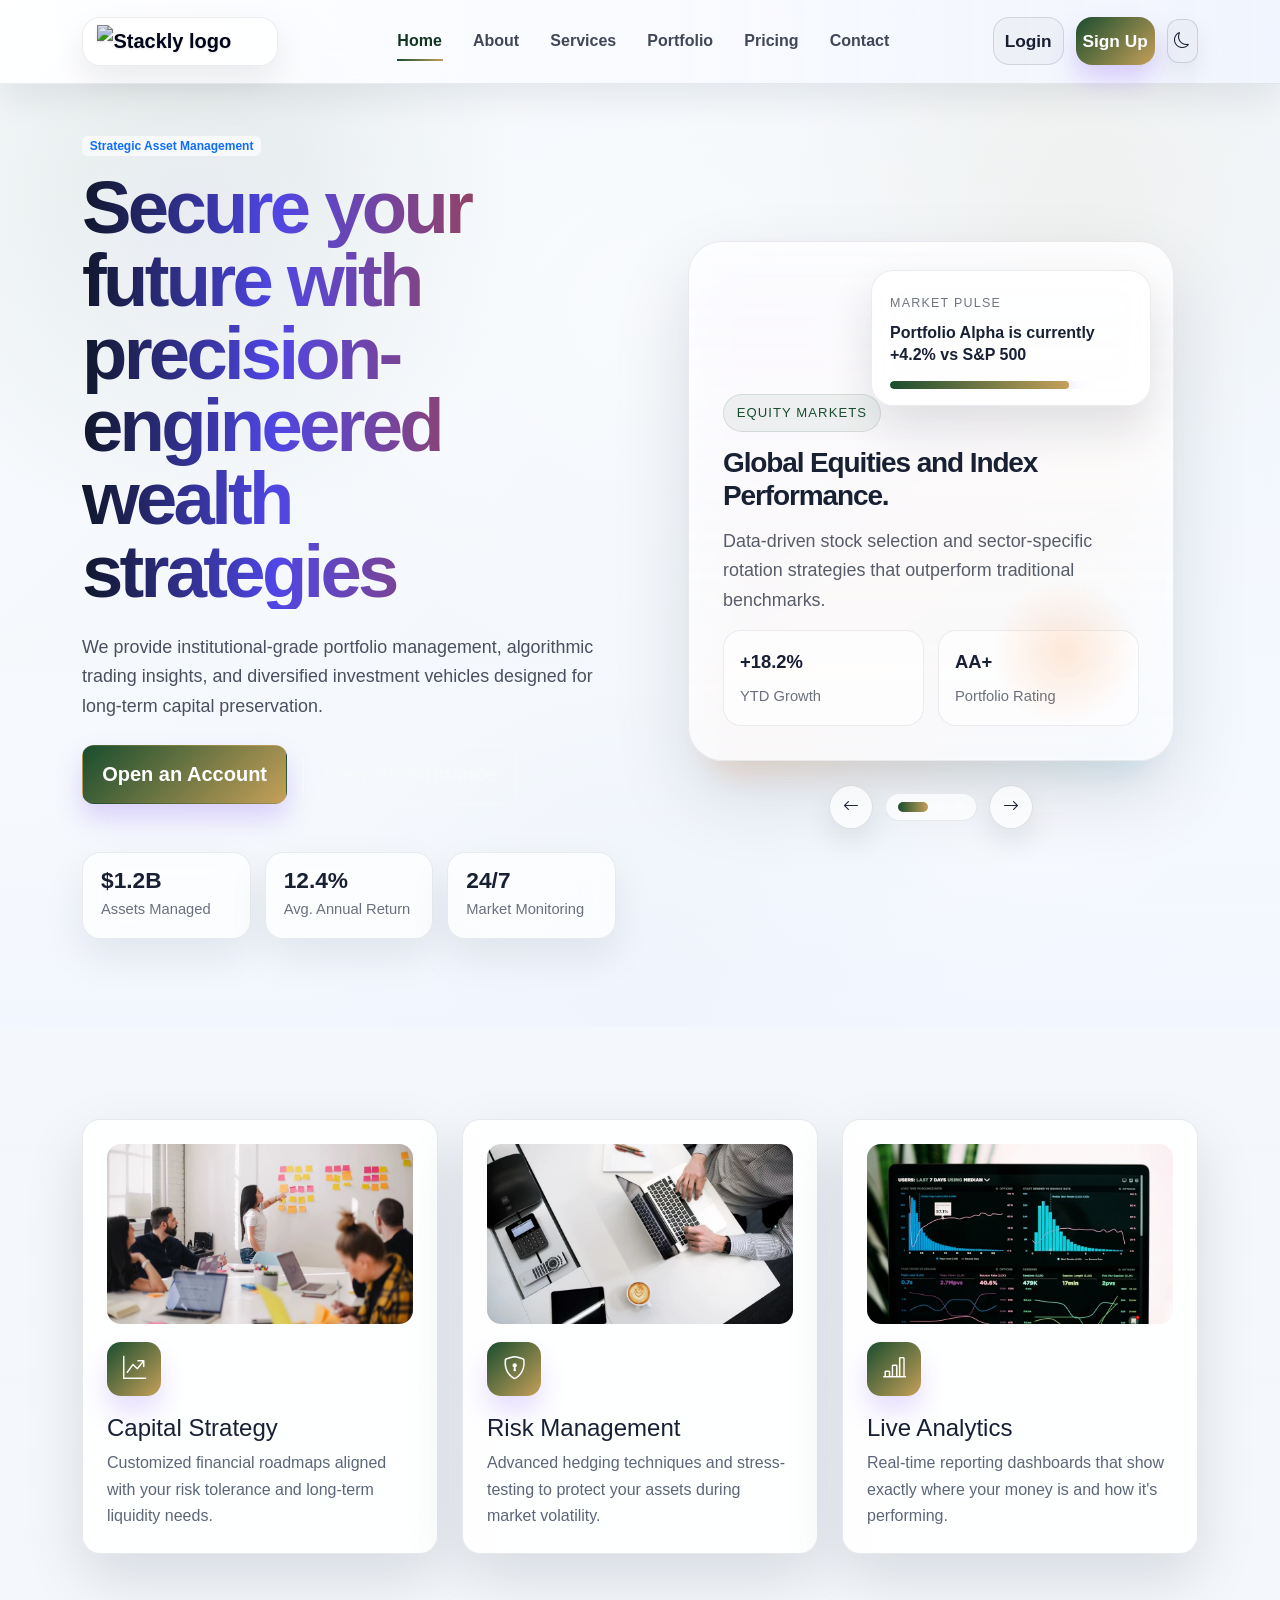
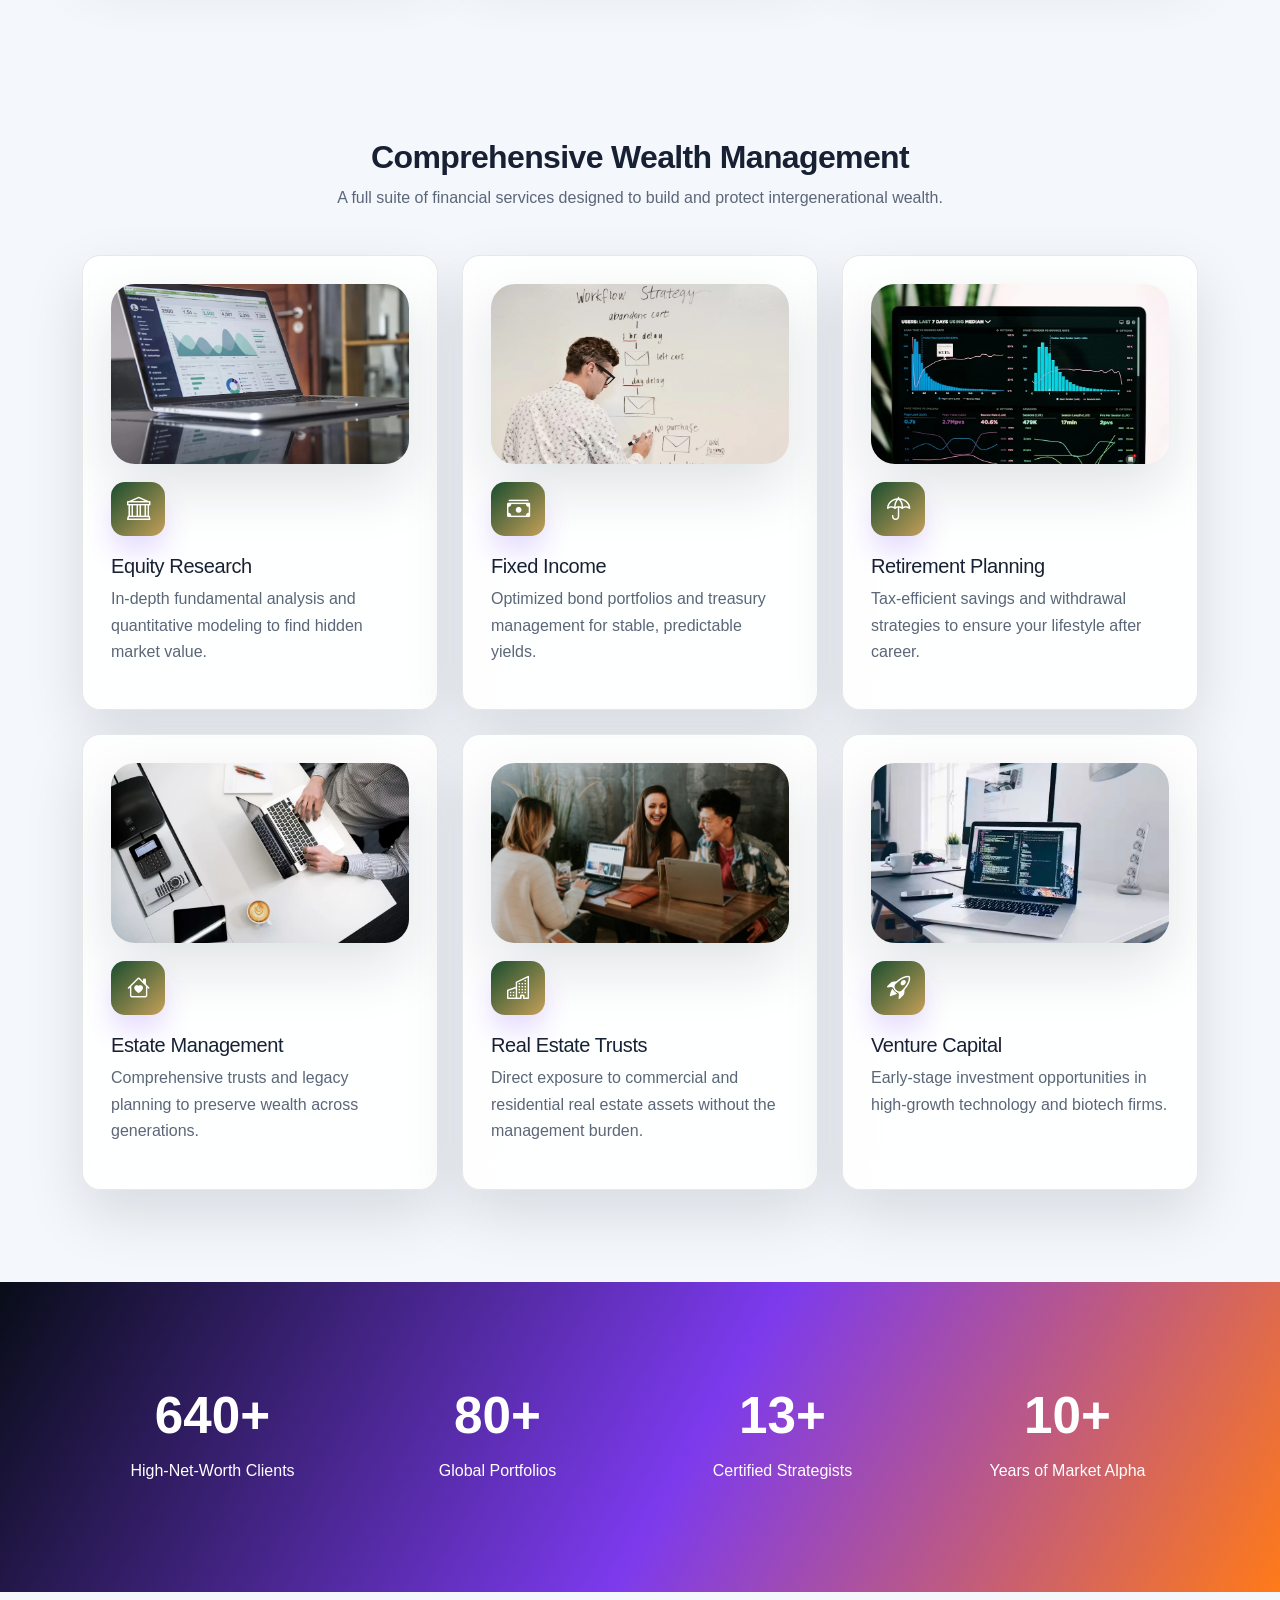
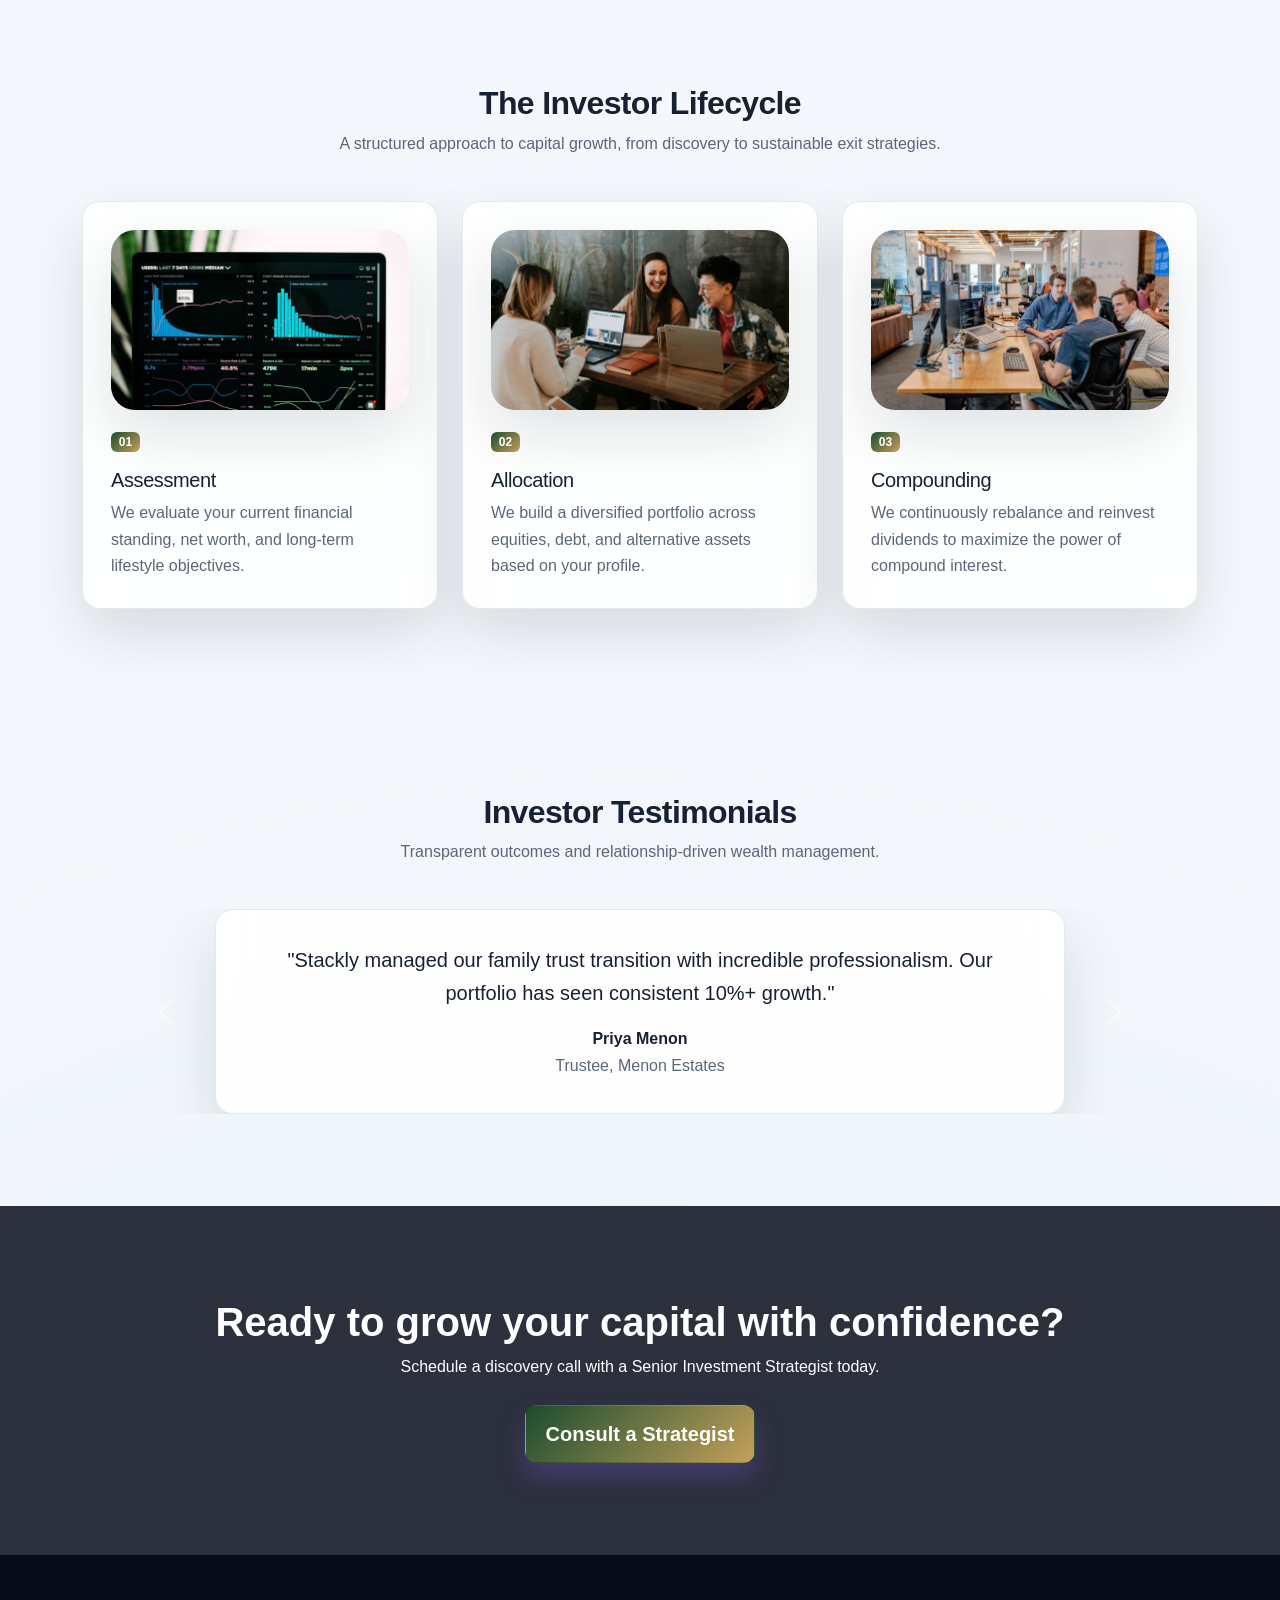
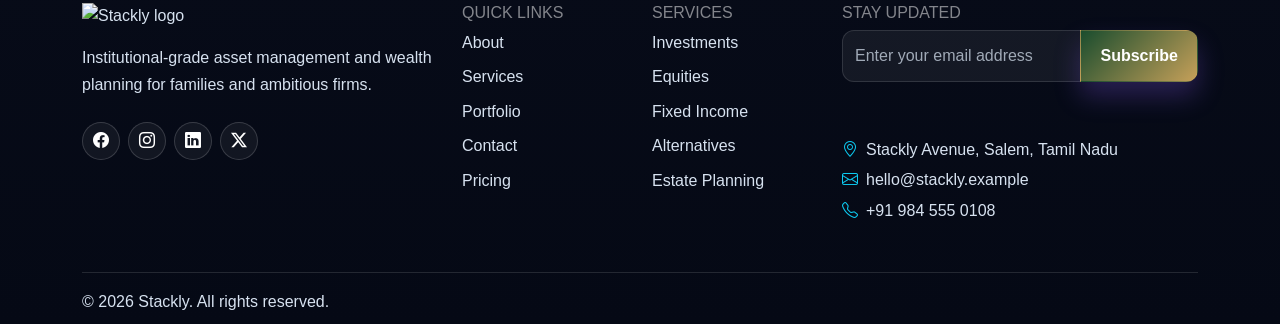
==== commit fc41769e: "Add files via upload" ====
--- a/index.html
+++ b/index.html
@@ -264,34 +264,36 @@
         <div class="col-md-4 col-lg-2">
           <h3 class="h6 text-uppercase text-white-50">Services</h3>
           <ul class="list-unstyled d-grid gap-2 mb-0">
-            <li><a href="services.html">Equities</a></li>
-            <li><a href="services.html">Fixed Income</a></li>
-            <li><a href="services.html">Alternatives</a></li>
-            <li><a href="services.html">Estate Planning</a></li>
+            <li><a href="404.html">Investments</a></li>
+            <li><a href="404.html">Equities</a></li>
+            <li><a href="404.html">Fixed Income</a></li>
+            <li><a href="404.html">Alternatives</a></li>
+            <li><a href="404.html">Estate Planning</a></li>
           </ul>
         </div>
         <div class="col-lg-4">
           <h3 class="h6 text-uppercase text-white-50">Stay Updated</h3>
-          <form class="footer-newsletter">
+         <form class="footer-newsletter">
             <div class="input-group">
               <input class="form-control" type="email" placeholder="Enter your email address">
               <button class="btn btn-primary" type="submit">Subscribe</button>
             </div>
           </form>
           <div class="mt-4">
-            <p class="mb-1"><i class="bi bi-geo-alt me-2 text-info"></i>42 Stackly Avenue, New York, NY 10001</p>
-            <p class="mb-1"><i class="bi bi-envelope me-2 text-info"></i>hello@stackly.example</p>
-            <p class="mb-0"><i class="bi bi-telephone me-2 text-info"></i>+1 212 555 0188</p>
+            <p class="mb-1"><i class="bi bi-geo-alt me-2 text-info"></i><a href="404.html">Stackly Avenue, Salem, Tamil Nadu</a></p>
+            <p class="mb-1"><i class="bi bi-envelope me-2 text-info"></i><a href="404.html">hello@stackly.example </a></p>
+            <p class="mb-0"><i class="bi bi-telephone me-2 text-info"></i>+91 984 555 0108</p>
           </div>
         </div>
       </div>
       <div class="footer-bottom mt-5 pt-3 pb-2 d-flex flex-wrap justify-content-between gap-3 align-items-center">
-        <span>Copyright &copy; <span data-year></span> Stackly</span>
+        <span> &copy; <span data-year></span> Stackly. All rights reserved.</span>
       </div>
     </div>
   </footer>
 
   <script src="https://cdn.jsdelivr.net/npm/bootstrap@5.3.3/dist/js/bootstrap.bundle.min.js"></script>
   <script src="assets/js/main.js"></script>
+  
 </body>
 </html>
--- a/assets/css/style.css
+++ b/assets/css/style.css
@@ -706,6 +706,12 @@
   border: 1px solid rgba(255, 255, 255, 0.12);
 }
 
+[data-theme="light"] .slide-kicker {
+  color: var(--primary);
+  background: rgba(26, 77, 46, 0.06);
+  border-color: rgba(26, 77, 46, 0.12);
+}
+
 .hero-slide h2 {
   margin: 0;
   max-width: 420px;
@@ -2352,6 +2358,31 @@
   }
 }
 
+@media (max-width: 767px) {
+  .dashboard-card .table th, 
+  .dashboard-card .table td {
+    white-space: nowrap;
+    font-size: 0.875rem;
+  }
+}
+
+@media (max-width: 575px) {
+  .dashboard-topbar {
+    flex-direction: column;
+    align-items: center !important;
+    text-align: center;
+    gap: 1rem;
+  }
+  .dashboard-userbar {
+    width: 100%;
+    flex-direction: column;
+    gap: 0.75rem !important;
+  }
+  .dashboard-user-email {
+    text-align: center !important;
+  }
+}
+
 @media (max-width: 575px) and (max-height: 700px) {
   .hero-home {
     padding: 88px 0 44px;
@@ -2438,3 +2469,265 @@
 html.light-mode textarea {
   color: #0f172a;
 }
+/* ===============================
+   DASHBOARD RESPONSIVE SIDEBAR
+================================ */
+
+.dashboard-shell{
+    display:flex;
+    min-height:100vh;
+}
+
+.sidebar{
+    width:280px;
+    flex-shrink:0;
+    background:linear-gradient(
+        180deg,
+        #040b1f,
+        #120530,
+        #24084a
+    );
+    overflow-y:auto;
+    transition:.3s ease;
+}
+
+.dashboard-main{
+    flex:1;
+    min-width:0;
+    padding:25px;
+}
+
+/* Hamburger */
+
+.menu-toggle{
+    display:none;
+    position:fixed;
+    top:15px;
+    left:15px;
+    z-index:1100;
+    width:48px;
+    height:48px;
+    border:none;
+    border-radius:12px;
+    background:#0f172a;
+    color:#fff;
+    font-size:26px;
+    cursor:pointer;
+    box-shadow:0 10px 25px rgba(0,0,0,.25);
+}
+
+.sidebar-overlay{
+    position:fixed;
+    inset:0;
+    background:rgba(0,0,0,.5);
+    opacity:0;
+    visibility:hidden;
+    transition:.3s;
+    z-index:999;
+}
+
+/* Desktop */
+
+@media(min-width:992px){
+
+    .menu-toggle{
+        display:none;
+    }
+
+    .sidebar{
+        position:relative;
+        transform:none;
+    }
+}
+
+/* Mobile */
+
+@media(max-width:991px){
+
+    .menu-toggle{
+        display:flex;
+        align-items:center;
+        justify-content:center;
+    }
+
+    .sidebar{
+        position:fixed;
+        top:0;
+        left:0;
+        width:280px;
+        height:100vh;
+        z-index:1000;
+        transform:translateX(-100%);
+        padding:20px;
+    }
+
+    .sidebar.active{
+        transform:translateX(0);
+    }
+
+    .sidebar-overlay.active{
+        opacity:1;
+        visibility:visible;
+    }
+
+    .dashboard-main{
+        width:100%;
+        padding:80px 15px 20px;
+    }
+
+    .dashboard-topbar{
+        flex-direction:column;
+        align-items:flex-start !important;
+        gap:15px;
+    }
+
+    .dashboard-userbar{
+        width:100%;
+        justify-content:space-between;
+    }
+
+    .dashboard-nav .nav-link{
+        width:100%;
+        border-radius:14px;
+        margin-bottom:6px;
+    }
+
+    .chart-box{
+        overflow-x:auto;
+    }
+
+    .chart-box canvas{
+        min-width:500px;
+    }
+
+    .dashboard-card{
+        padding:18px;
+    }
+
+    .table-responsive{
+        overflow-x:auto;
+    }
+
+    /* Specific 320px Responsiveness for Overview & Allocation */
+    @media (max-width: 320px) {
+        .sidebar {
+            width: 240px;
+        }
+        .sidebar .sidebar-logo {
+            width: 140px;
+        }
+        .sidebar .nav-link {
+            font-size: 0.825rem !important;
+            padding: 0.55rem 0.75rem !important;
+            border-radius: 10px !important;
+        }
+        .sidebar .nav-link i {
+            font-size: 1rem !important;
+            margin-right: 0.5rem !important;
+        }
+        .dashboard-main {
+            padding: 80px 8px 20px !important;
+        }
+        .dashboard-card {
+            padding: 14px 12px !important;
+            border-radius: 14px !important;
+        }
+        .dashboard-card h2, 
+        .dashboard-card .h2 {
+            font-size: 1.15rem !important;
+            margin-bottom: 4px !important;
+            letter-spacing: -0.01em;
+        }
+        .dashboard-card p.muted {
+            font-size: 0.72rem !important;
+            margin-bottom: 4px !important;
+        }
+        .dashboard-card .h5 {
+            font-size: 0.88rem !important;
+            margin-bottom: 12px !important;
+            font-weight: 700 !important;
+        }
+        /* List items within cards (e.g. Allocation panel) */
+        .dashboard-card .d-flex.justify-content-between {
+            padding-bottom: 6px !important;
+            margin-bottom: 6px !important;
+            font-size: 0.78rem !important;
+        }
+        .dashboard-card .d-flex.justify-content-between strong {
+            font-size: 0.82rem !important;
+        }
+        /* Performance Insights list */
+        .dashboard-card ul {
+            padding-left: 1.1rem !important;
+            margin-bottom: 0 !important;
+        }
+        .dashboard-card ul li {
+            font-size: 0.75rem !important;
+            margin-bottom: 5px !important;
+            line-height: 1.4 !important;
+        }
+        /* Form controls inside cards (Settings) */
+        .dashboard-card .form-label {
+            font-size: 0.78rem !important;
+            margin-bottom: 3px !important;
+        }
+        .dashboard-card .form-control,
+        .dashboard-card .form-select {
+            min-height: 38px !important;
+            font-size: 0.8rem !important;
+            padding: 0.4rem 0.6rem !important;
+        }
+        /* Buttons inside cards */
+        .dashboard-card .btn {
+            padding: 0.45rem 0.75rem !important;
+            font-size: 0.78rem !important;
+            border-radius: 10px !important;
+        }
+        .chart-box {
+            height: 220px !important;
+        }
+        .dashboard-topbar h1 {
+            font-size: 1.35rem !important;
+        }
+        .dashboard-topbar p {
+            font-size: 0.85rem !important;
+        }
+        .row.g-4 {
+            --bs-gutter-x: 0.5rem;
+            --bs-gutter-y: 0.5rem;
+        }
+        .table th, .table td {
+            font-size: 0.75rem !important;
+            padding: 8px 4px !important;
+            white-space: nowrap;
+        }
+        .badge {
+            font-size: 0.65rem !important;
+        }
+    }
+}
+
+/* Small Mobile */
+
+@media(max-width:576px){
+
+    .sidebar{
+        width:260px;
+    }
+
+    .dashboard-main{
+        padding:75px 10px 20px;
+    }
+
+    .dashboard-card{
+        padding:15px;
+    }
+
+    .h2{
+        font-size:1.5rem;
+    }
+
+    .dashboard-user-email{
+        text-align:left !important;
+    }
+}
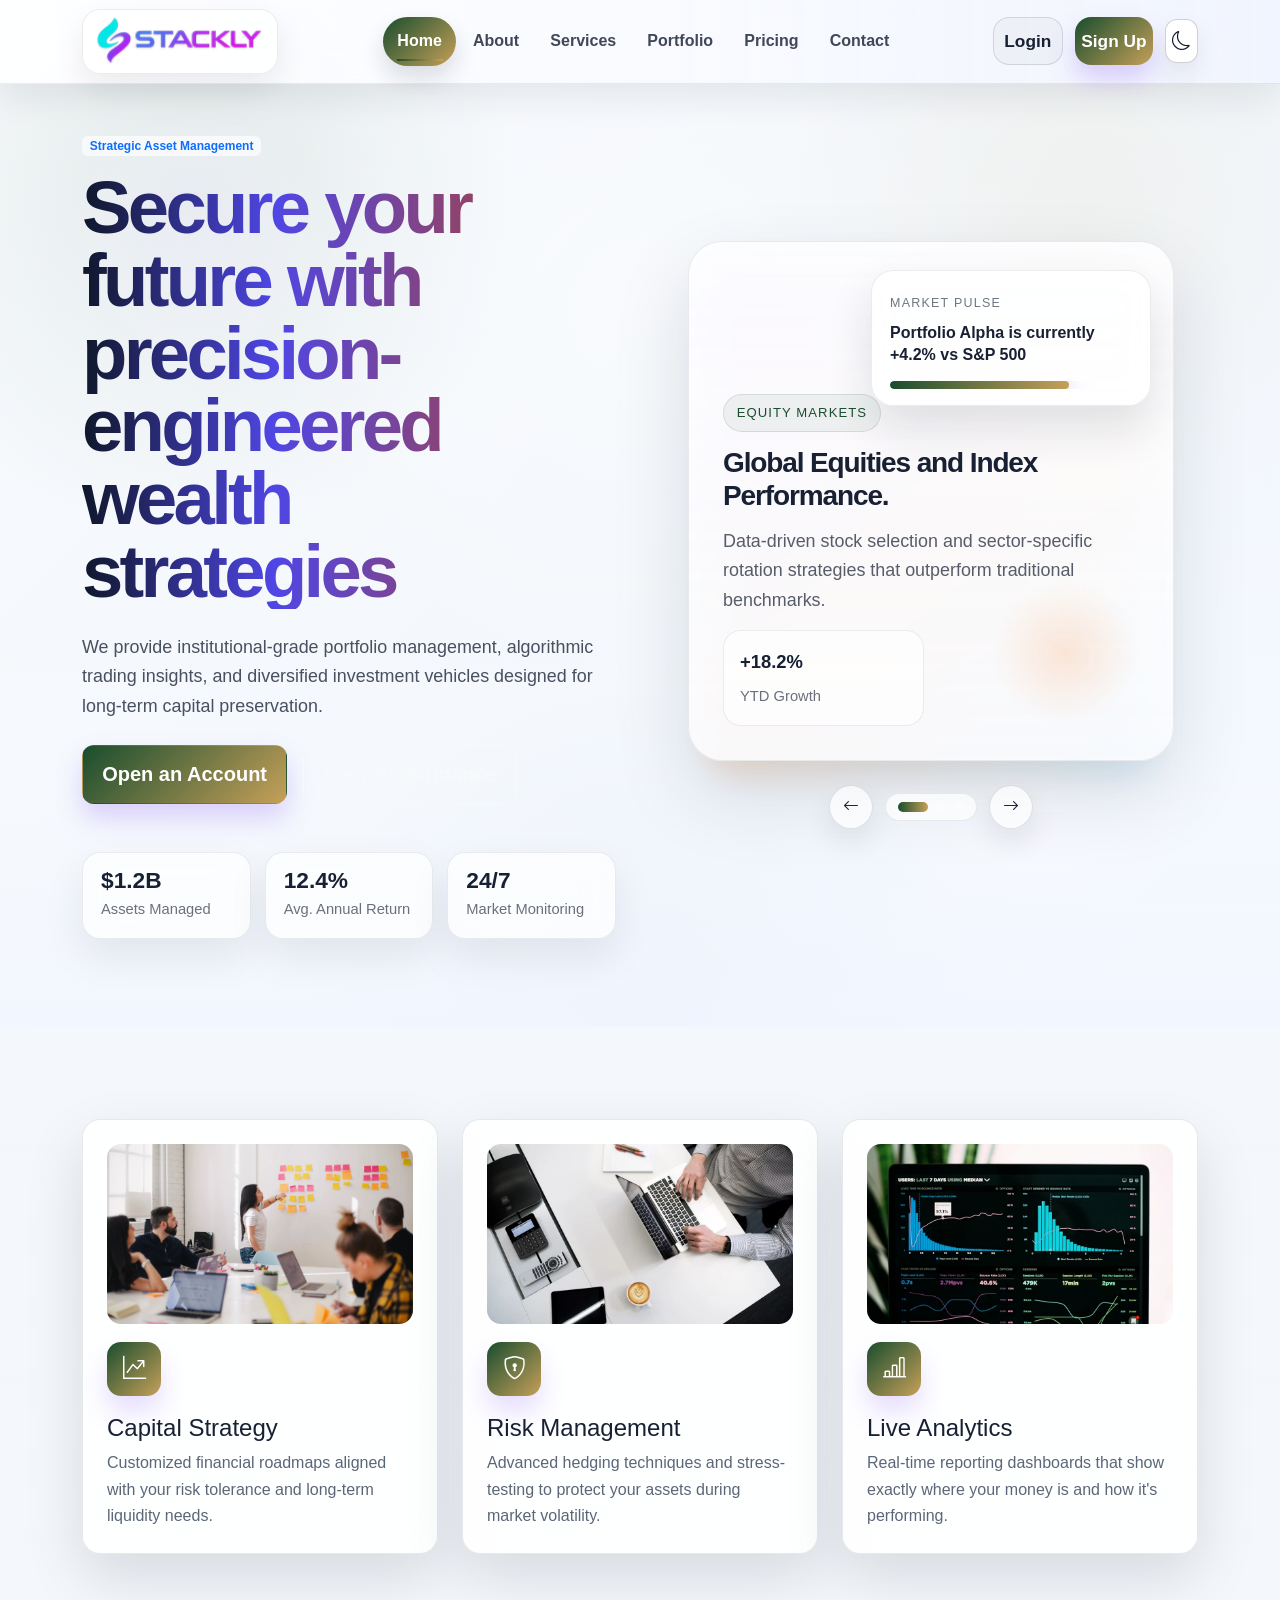
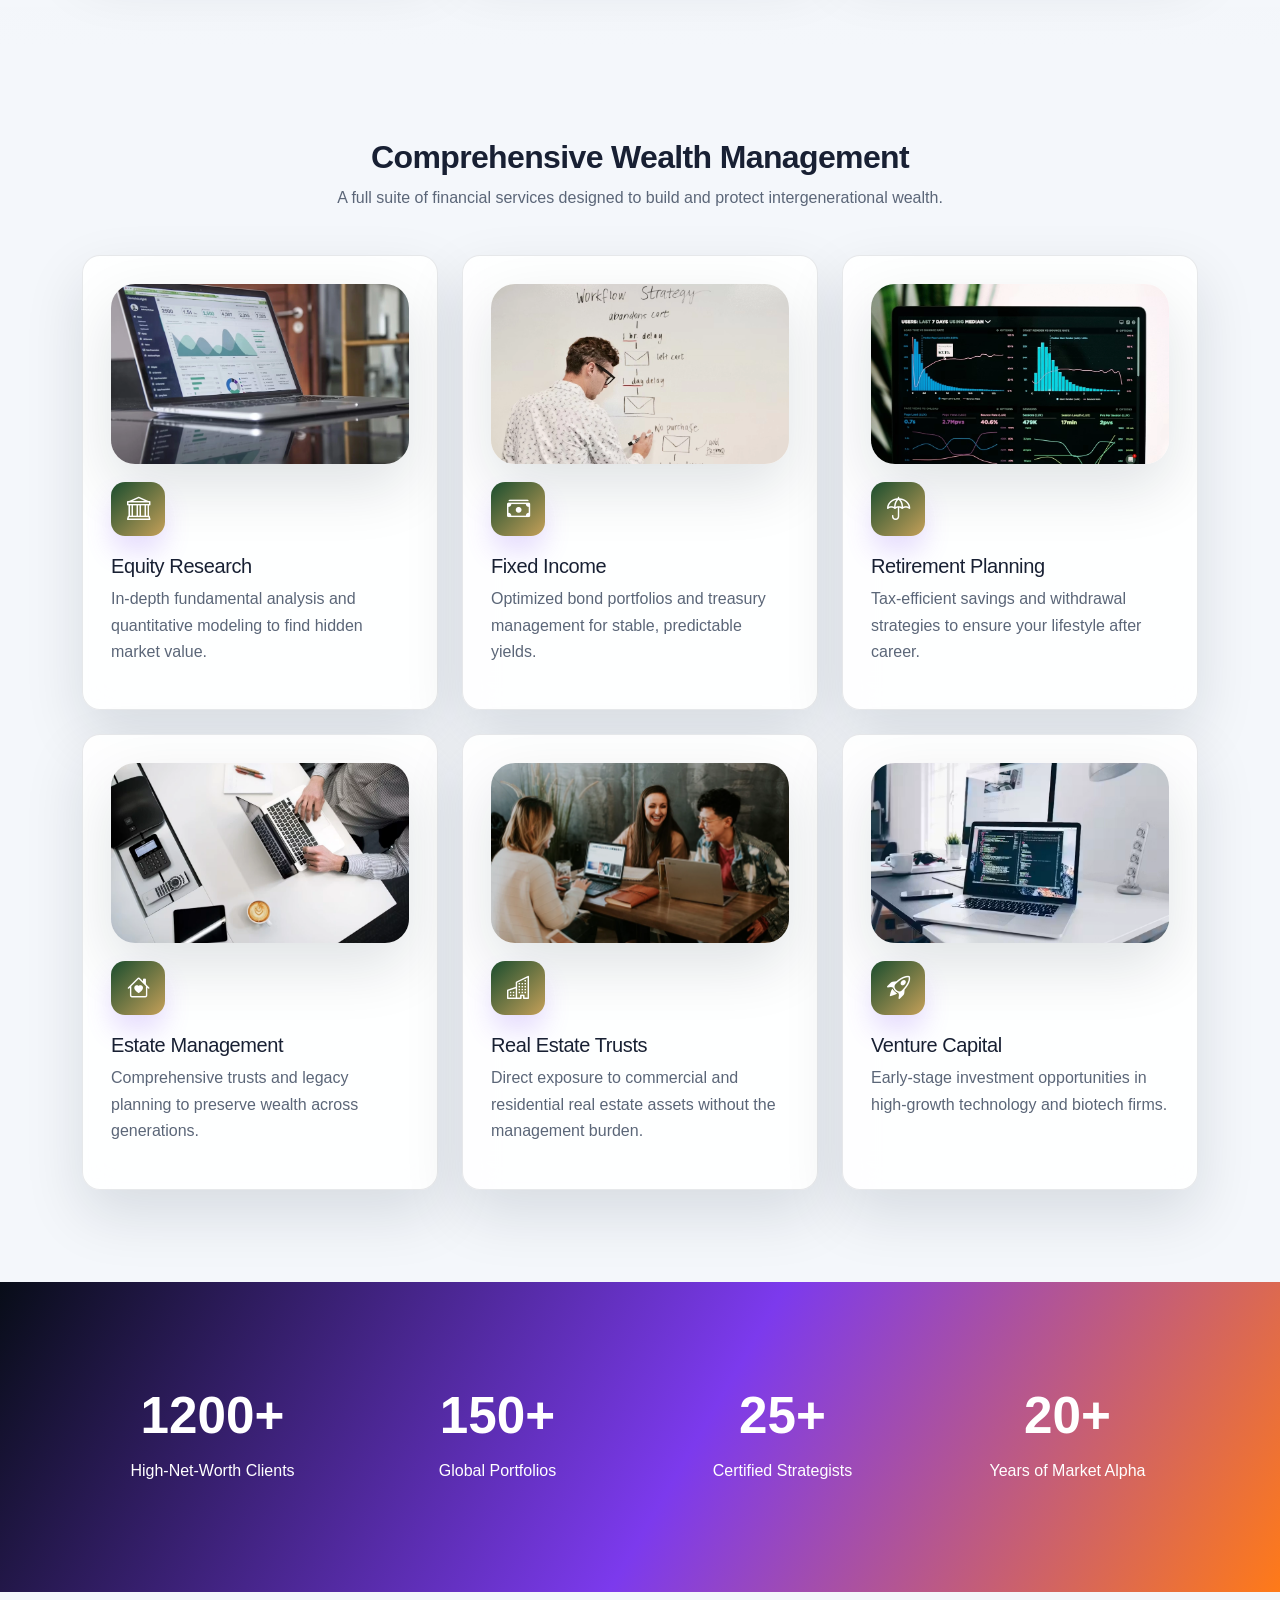
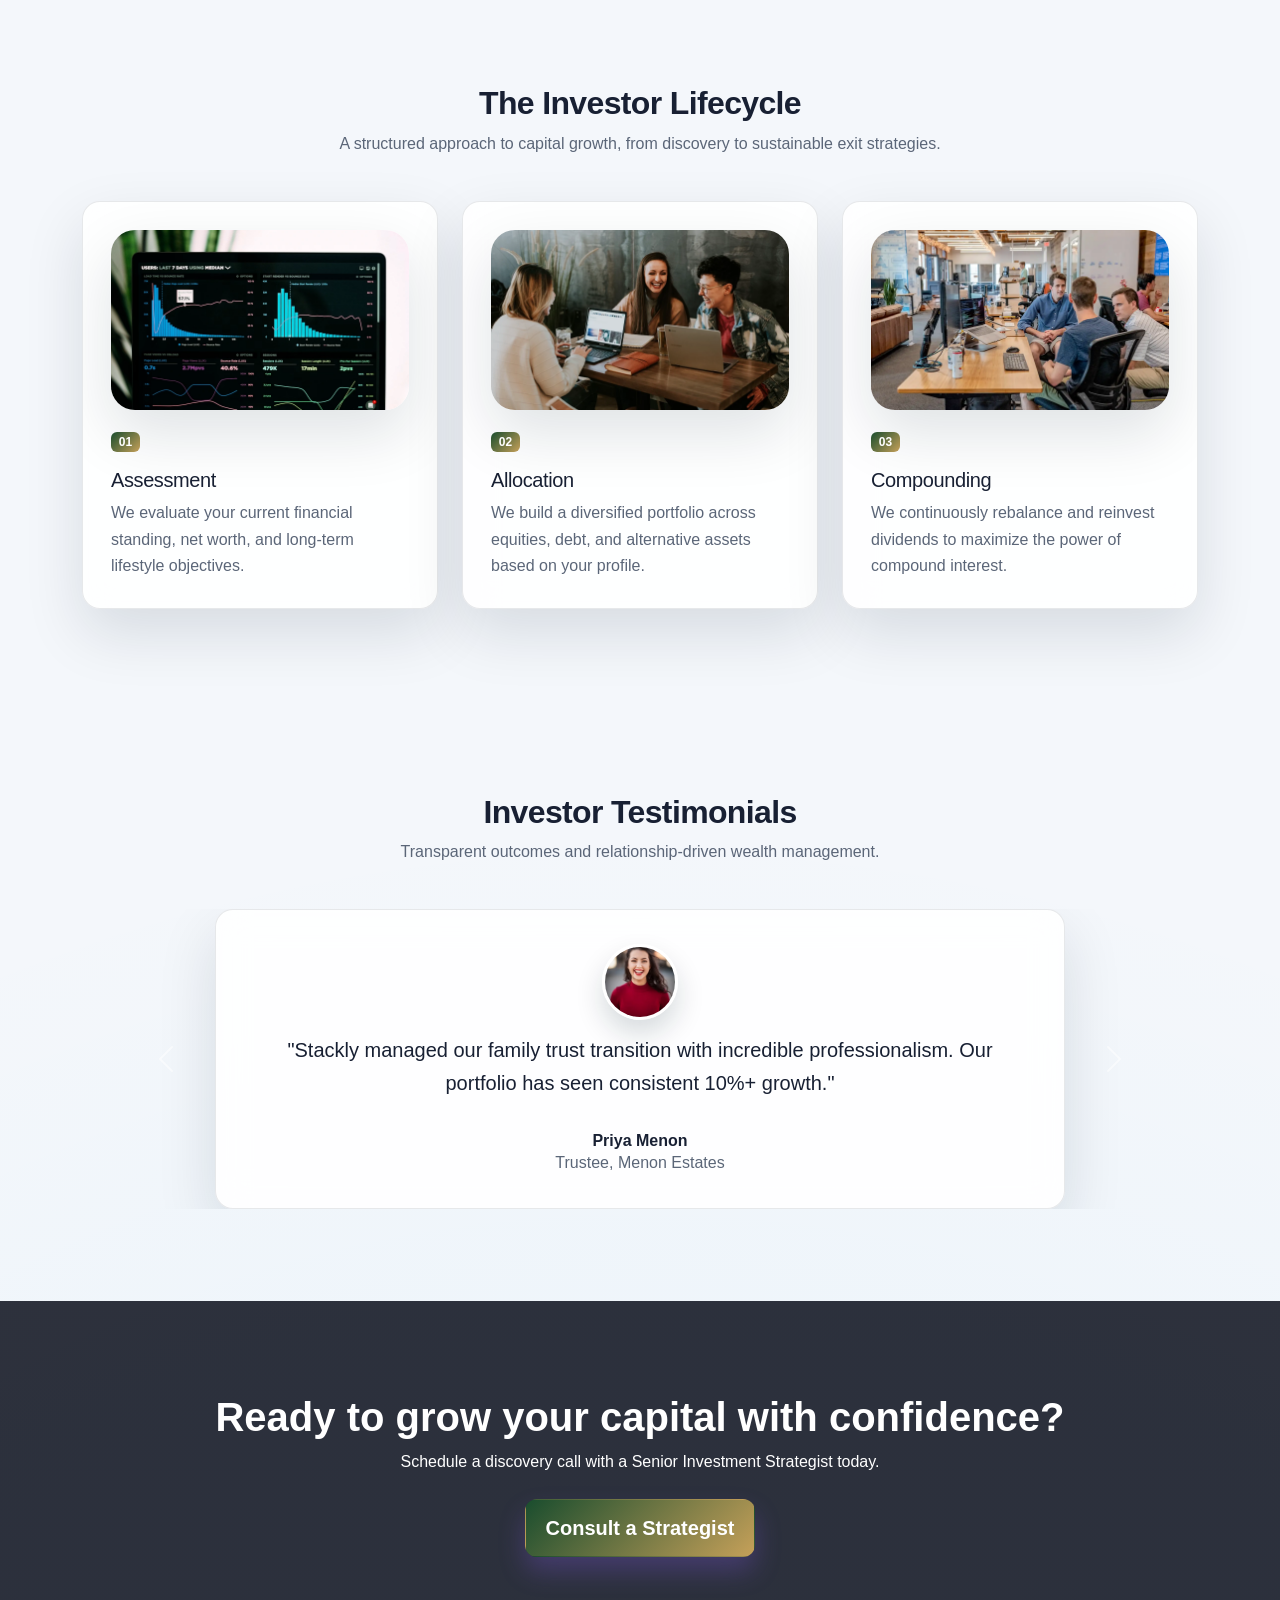
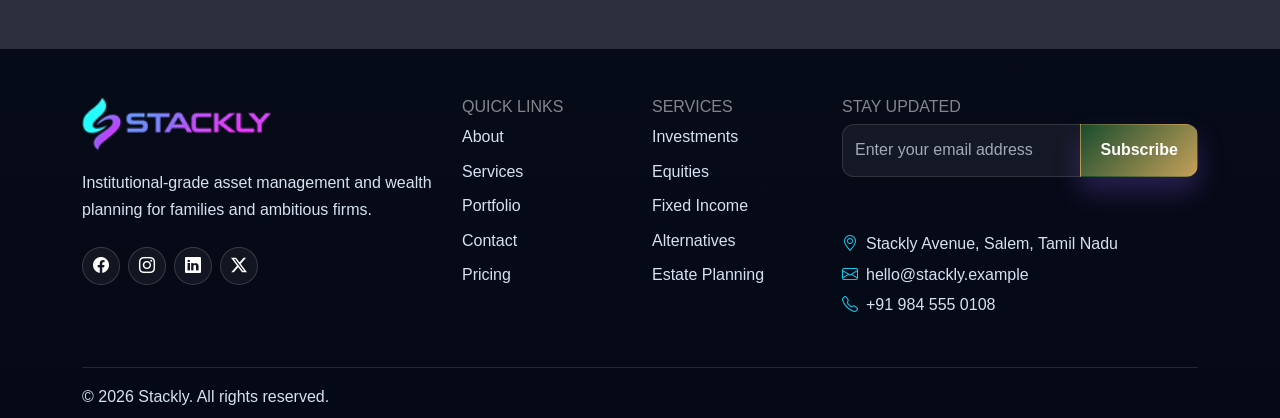
==== commit e7900efa: "Add files via upload" ====
--- a/index.html
+++ b/index.html
@@ -76,7 +76,7 @@
                 <p>Data-driven stock selection and sector-specific rotation strategies that outperform traditional benchmarks.</p>
                 <div class="slide-stats">
                   <div><strong>+18.2%</strong><span>YTD Growth</span></div>
-                  <div><strong>AA+</strong><span>Portfolio Rating</span></div>
+             
                 </div>
               </article>
               <article class="hero-slide">
@@ -85,7 +85,6 @@
                 <p>Strategic allocation in corporate and sovereign debt to ensure consistent cash flow and risk mitigation.</p>
                 <div class="slide-stats">
                   <div><strong>5.8%</strong><span>Yield to Maturity</span></div>
-                  <div><strong>Zero</strong><span>Default Record</span></div>
                 </div>
               </article>
               <article class="hero-slide">
@@ -94,7 +93,6 @@
                 <p>Access exclusive private equity rounds and commercial real estate trusts previously reserved for institutions.</p>
                 <div class="slide-stats">
                   <div><strong>24%</strong><span>Internal Rate of Return</span></div>
-                  <div><strong>Global</strong><span>Asset Reach</span></div>
                 </div>
               </article>
               <div class="hero-float-card">
@@ -124,7 +122,7 @@
         <div class="row g-4">
           <div class="col-md-4 reveal">
             <div class="glass-card p-4 h-100 momentum-card">
-              <img src="assets/growth%20strategy.webp" alt="Team planning digital growth">
+              <img src="assets/service%20page.webp" alt="Team planning digital growth">
               <div class="icon-box"><i class="bi bi-graph-up-arrow"></i></div>
               <h2 class="h4">Capital Strategy</h2>
               <p class="muted mb-0">Customized financial roadmaps aligned with your risk tolerance and long-term liquidity needs.</p>
@@ -218,9 +216,9 @@
         <div class="section-title reveal"><h2>Investor Testimonials</h2><p>Transparent outcomes and relationship-driven wealth management.</p></div>
         <div id="testimonialCarousel" class="carousel slide carousel-fade reveal" data-bs-ride="carousel" data-bs-interval="6000" data-bs-touch="true">
           <div class="carousel-inner">
-            <div class="carousel-item active"><div class="testimonial glass-card text-center"><p class="fs-5">"Stackly managed our family trust transition with incredible professionalism. Our portfolio has seen consistent 10%+ growth."</p><strong>Priya Menon</strong><span class="d-block muted">Trustee, Menon Estates</span></div></div>
-            <div class="carousel-item"><div class="testimonial glass-card text-center"><p class="fs-5">"Their access to private equity rounds gave us an edge that traditional banks simply couldn't provide."</p><strong>James Carter</strong><span class="d-block muted">Retired Tech Founder</span></div></div>
-            <div class="carousel-item"><div class="testimonial glass-card text-center"><p class="fs-5">"The transparency of their reporting is unmatched. I can see my global asset performance at any time on my dashboard."</p><strong>Aisha Khan</strong><span class="d-block muted">Private Investor</span></div></div>
+            <div class="carousel-item active"><div class="testimonial glass-card"><img class="testimonial-avatar" src="assets/Alina%20ros.webp" alt="Priya Menon"><p class="fs-5">"Stackly managed our family trust transition with incredible professionalism. Our portfolio has seen consistent 10%+ growth."</p><div class="testimonial-author"><strong>Priya Menon</strong><span class="d-block muted">Trustee, Menon Estates</span></div></div></div>
+            <div class="carousel-item"><div class="testimonial glass-card"><img class="testimonial-avatar" src="assets/Marcuss%20lee.webp" alt="James Carter"><p class="fs-5">"Their access to private equity rounds gave us an edge that traditional banks simply couldn't provide."</p><div class="testimonial-author"><strong>James Carter</strong><span class="d-block muted">Retired Tech Founder</span></div></div></div>
+            <div class="carousel-item"><div class="testimonial glass-card"><img class="testimonial-avatar" src="assets/Sana.webp" alt="Aisha Khan"><p class="fs-5">"The transparency of their reporting is unmatched. I can see my global asset performance at any time on my dashboard."</p><div class="testimonial-author"><strong>Aisha Khan</strong><span class="d-block muted">Private Investor</span></div></div></div>
           </div>
           <button class="carousel-control-prev" type="button" data-bs-target="#testimonialCarousel" data-bs-slide="prev" aria-label="Previous"><span class="carousel-control-prev-icon"></span></button>
           <button class="carousel-control-next" type="button" data-bs-target="#testimonialCarousel" data-bs-slide="next" aria-label="Next"><span class="carousel-control-next-icon"></span></button>
--- a/assets/css/style.css
+++ b/assets/css/style.css
@@ -1202,7 +1202,7 @@
   color: #fff;
   background:
     linear-gradient(rgba(7, 11, 24, 0.84), rgba(7, 11, 24, 0.84)),
-    url("https://images.unsplash.com/photo-1552664730-d307ca884978?auto=format&fit=crop&w=1800&q=80") center/cover;
+    url("assets/service page.webp") center/cover;
 }
 
 .page-hero {
@@ -2476,6 +2476,7 @@
 .dashboard-shell{
     display:flex;
     min-height:100vh;
+    overflow: hidden;
 }
 
 .sidebar{
@@ -2730,4 +2731,804 @@
     .dashboard-user-email{
         text-align:left !important;
     }
-}+}
+
+/* ===============================
+   DASHBOARD REDESIGN
+================================ */
+
+.dashboard-redesign {
+  display: grid;
+  grid-template-columns: 288px minmax(0, 1fr);
+  background:
+    linear-gradient(135deg, rgba(26, 77, 46, 0.08), transparent 34%),
+    linear-gradient(315deg, rgba(30, 64, 175, 0.08), transparent 28%),
+    var(--surface-soft);
+  overflow: visible;
+}
+
+.dashboard-redesign .sidebar {
+  width: auto;
+  position: sticky;
+  top: 0;
+  height: 100vh;
+  padding: 26px 20px;
+  background:
+    linear-gradient(180deg, rgba(7, 11, 24, 0.98), rgba(12, 32, 48, 0.96) 48%, rgba(26, 77, 46, 0.92)),
+    #07111f;
+  box-shadow: 22px 0 48px rgba(7, 17, 31, 0.18);
+}
+
+.dashboard-redesign .dashboard-main {
+  padding: 28px;
+}
+
+.dashboard-redesign .dashboard-topbar {
+  display: flex;
+  align-items: center;
+  justify-content: space-between;
+  gap: 20px;
+  padding: 18px 20px;
+  margin-bottom: 22px;
+  border: 1px solid var(--border);
+  border-radius: 8px;
+  background: var(--surface-elevated);
+  box-shadow: var(--shadow-soft);
+}
+
+.dashboard-redesign .dashboard-topbar h1 {
+  margin: 0;
+  font-size: clamp(1.55rem, 2.4vw, 2.35rem);
+  line-height: 1.12;
+  font-weight: 850;
+}
+
+.dashboard-kicker {
+  display: inline-flex;
+  margin-bottom: 6px;
+  color: var(--primary);
+  font-size: 0.74rem;
+  font-weight: 800;
+  letter-spacing: 0.08em;
+  text-transform: uppercase;
+}
+
+.dashboard-redesign .dashboard-userbar {
+  display: flex;
+  align-items: center;
+  gap: 14px;
+  min-width: 0;
+}
+
+.dashboard-redesign .dashboard-user-email {
+  max-width: 260px;
+  text-align: right;
+}
+
+.dashboard-hero-card {
+  display: grid;
+  grid-template-columns: minmax(0, 1.05fr) minmax(260px, 0.95fr);
+  gap: 22px;
+  align-items: stretch;
+  margin-bottom: 22px;
+  padding: 24px;
+  border: 1px solid var(--border);
+  border-radius: 8px;
+  color: #fff;
+  background:
+    linear-gradient(135deg, rgba(7, 11, 24, 0.94), rgba(17, 39, 57, 0.92) 52%, rgba(26, 77, 46, 0.9)),
+    #07111f;
+  box-shadow: var(--shadow);
+  overflow: hidden;
+}
+
+.dashboard-hero-copy {
+  display: flex;
+  flex-direction: column;
+  justify-content: center;
+  min-width: 0;
+}
+
+.dashboard-hero-copy .dashboard-kicker {
+  color: #c5a059;
+}
+
+.dashboard-hero-copy h2 {
+  margin: 0;
+  font-size: clamp(2.25rem, 5vw, 4.8rem);
+  line-height: 0.95;
+  font-weight: 900;
+}
+
+.dashboard-hero-copy p {
+  max-width: 560px;
+  margin: 16px 0 22px;
+  color: rgba(248, 251, 255, 0.78);
+}
+
+.dashboard-hero-actions {
+  display: flex;
+  flex-wrap: wrap;
+  gap: 10px;
+}
+
+.dashboard-hero-visual {
+  min-height: 290px;
+  border-radius: 8px;
+  overflow: hidden;
+}
+
+.dashboard-hero-visual img,
+.image-insight-card img {
+  width: 100%;
+  height: 100%;
+  object-fit: cover;
+}
+
+.dashboard-metric-grid {
+  display: grid;
+  grid-template-columns: repeat(4, minmax(0, 1fr));
+  gap: 16px;
+  margin-bottom: 22px;
+}
+
+.dashboard-metric-grid.dashboard-three {
+  grid-template-columns: repeat(3, minmax(0, 1fr));
+}
+
+.metric-card {
+  min-height: 138px;
+  display: flex;
+  flex-direction: column;
+  justify-content: space-between;
+  border-radius: 8px;
+}
+
+.metric-card span,
+.metric-card small {
+  color: var(--muted);
+  font-weight: 700;
+}
+
+.metric-card strong {
+  display: block;
+  color: var(--ink);
+  font-size: clamp(1.65rem, 3vw, 2.35rem);
+  line-height: 1;
+}
+
+.dashboard-content-grid {
+  display: grid;
+  grid-template-columns: minmax(0, 1.35fr) minmax(260px, 0.75fr);
+  gap: 16px;
+}
+
+.dashboard-two-column {
+  grid-template-columns: minmax(0, 1.1fr) minmax(280px, 0.9fr);
+}
+
+.dashboard-chart-card {
+  min-height: 390px;
+}
+
+.dashboard-card-header {
+  display: flex;
+  align-items: flex-start;
+  justify-content: space-between;
+  gap: 14px;
+  margin-bottom: 16px;
+}
+
+.dashboard-redesign .chart-box {
+  height: 300px;
+}
+
+.image-insight-card {
+  display: grid;
+  grid-template-rows: 180px auto;
+  gap: 18px;
+  overflow: hidden;
+  border-radius: 8px;
+}
+
+.image-insight-card img {
+  border-radius: 8px;
+  min-height: 0;
+}
+
+.profile-summary-card p {
+  margin-bottom: 0.65rem;
+  overflow-wrap: anywhere;
+}
+
+.allocation-list {
+  display: grid;
+  gap: 12px;
+}
+
+.allocation-list div,
+.dashboard-document-grid div {
+  display: flex;
+  align-items: center;
+  justify-content: space-between;
+  gap: 12px;
+  padding: 12px 0;
+  border-bottom: 1px solid var(--border);
+}
+
+.allocation-list div:last-child {
+  border-bottom: 0;
+}
+
+.dashboard-document-grid {
+  display: grid;
+  grid-template-columns: repeat(3, minmax(0, 1fr));
+  gap: 14px;
+}
+
+.dashboard-document-grid div {
+  display: block;
+  min-height: 150px;
+  padding: 18px;
+  border: 1px solid var(--border);
+  border-radius: 8px;
+  background: rgba(255, 255, 255, 0.04);
+}
+
+.dashboard-document-grid i {
+  display: block;
+  margin-bottom: 12px;
+  color: var(--primary);
+  font-size: 1.4rem;
+}
+
+.theme-toggle,
+.menu-toggle {
+  display: inline-grid;
+  place-items: center;
+}
+
+.theme-toggle i,
+.menu-toggle i {
+  display: block;
+  color: currentColor;
+  font-size: 1.18rem;
+  line-height: 1;
+}
+
+[data-theme="light"] .theme-toggle {
+  color: #0f172a;
+  background: #ffffff;
+  border-color: rgba(15, 23, 42, 0.2);
+}
+
+.dashboard-redesign .menu-toggle {
+  display: none;
+  right: 14px;
+  left: auto;
+  border: 1px solid rgba(255, 255, 255, 0.16);
+  border-radius: 8px;
+  background: #0f172a;
+}
+
+@media (max-width: 1199.98px) {
+  .dashboard-redesign {
+    grid-template-columns: 260px minmax(0, 1fr);
+  }
+
+  .dashboard-metric-grid {
+    grid-template-columns: repeat(2, minmax(0, 1fr));
+  }
+
+  .dashboard-content-grid,
+  .dashboard-two-column {
+    grid-template-columns: 1fr;
+  }
+}
+
+@media (max-width: 991.98px) {
+  .dashboard-redesign {
+    display: block;
+  }
+
+  .dashboard-redesign .sidebar {
+    position: fixed;
+    top: 0;
+    right: 0;
+    left: auto;
+    width: min(290px, 86vw);
+    height: 100vh;
+    z-index: 1000;
+    transform: translateX(100%);
+    padding: 20px;
+  }
+
+  .dashboard-redesign .sidebar.active {
+    transform: translateX(0);
+  }
+
+  .dashboard-redesign .menu-toggle {
+    display: inline-grid;
+  }
+
+  .dashboard-redesign .dashboard-main {
+    width: 100%;
+    padding: 78px 14px 22px;
+  }
+
+  .dashboard-redesign .dashboard-topbar {
+    align-items: flex-start;
+    flex-direction: column;
+  }
+
+  .dashboard-redesign .dashboard-userbar {
+    width: 100%;
+    justify-content: space-between;
+  }
+
+  .dashboard-redesign .dashboard-user-email {
+    text-align: left;
+  }
+
+  .dashboard-hero-card {
+    grid-template-columns: 1fr;
+    padding: 18px;
+  }
+
+  .dashboard-hero-visual {
+    min-height: 220px;
+  }
+
+  .dashboard-document-grid {
+    grid-template-columns: 1fr;
+  }
+}
+
+@media (max-width: 575.98px) {
+  .dashboard-redesign .dashboard-main {
+    padding: 74px 10px 18px;
+  }
+
+  .dashboard-redesign .dashboard-topbar,
+  .dashboard-hero-card,
+  .dashboard-card {
+    border-radius: 8px;
+  }
+
+  .dashboard-redesign .dashboard-topbar {
+    padding: 14px;
+  }
+
+  .dashboard-redesign .dashboard-userbar,
+  .dashboard-hero-actions {
+    align-items: stretch;
+    flex-direction: column;
+  }
+
+  .dashboard-redesign .dashboard-userbar .btn,
+  .dashboard-hero-actions .btn {
+    width: 100%;
+  }
+
+  .dashboard-metric-grid,
+  .dashboard-metric-grid.dashboard-three {
+    grid-template-columns: 1fr;
+    gap: 10px;
+  }
+
+  .metric-card {
+    min-height: 112px;
+  }
+
+  .image-insight-card {
+    grid-template-rows: 150px auto;
+  }
+
+  .dashboard-redesign .chart-box {
+    height: 235px;
+    overflow: hidden;
+  }
+}
+
+@media (max-width: 340px) {
+  .dashboard-redesign .menu-toggle {
+    top: 10px;
+    right: 10px;
+    width: 42px;
+    height: 42px;
+  }
+
+  .dashboard-redesign .dashboard-main {
+    padding: 64px 8px 16px !important;
+  }
+
+  .dashboard-redesign .dashboard-topbar {
+    padding: 12px;
+    gap: 10px;
+  }
+
+  .dashboard-redesign .dashboard-topbar h1 {
+    font-size: 1.28rem;
+  }
+
+  .dashboard-redesign .dashboard-topbar p,
+  .dashboard-card p,
+  .dashboard-card li,
+  .allocation-list div,
+  .dashboard-document-grid p {
+    font-size: 0.78rem;
+    line-height: 1.45;
+  }
+
+  .dashboard-kicker {
+    font-size: 0.64rem;
+  }
+
+  .dashboard-hero-card {
+    padding: 12px;
+    gap: 14px;
+  }
+
+  .dashboard-hero-copy h2 {
+    font-size: 2rem;
+  }
+
+  .dashboard-hero-copy p {
+    margin: 10px 0 14px;
+    font-size: 0.82rem;
+  }
+
+  .dashboard-hero-visual {
+    min-height: 155px;
+  }
+
+  .dashboard-card {
+    padding: 12px !important;
+  }
+
+  .metric-card {
+    min-height: 96px;
+  }
+
+  .metric-card strong {
+    font-size: 1.45rem;
+  }
+
+  .dashboard-card .h5,
+  .dashboard-card h2.h5 {
+    font-size: 0.95rem !important;
+  }
+
+  .image-insight-card {
+    grid-template-rows: 128px auto;
+    gap: 12px;
+  }
+
+  .dashboard-redesign .chart-box {
+    height: 205px !important;
+  }
+
+  .dashboard-redesign .sidebar {
+    width: min(252px, 86vw);
+  }
+
+  .dashboard-redesign .sidebar .sidebar-logo {
+    width: 136px;
+    max-width: 136px;
+  }
+
+  .dashboard-redesign .sidebar .nav-link {
+    font-size: 0.82rem !important;
+    padding: 0.52rem 0.65rem !important;
+  }
+}
+
+/* ===============================
+   REQUESTED MOBILE POLISH
+================================ */
+
+.auth-back-link {
+  display: inline-flex;
+  align-items: center;
+  gap: 8px;
+  width: fit-content;
+  margin-bottom: 18px;
+  color: var(--primary);
+  font-weight: 800;
+}
+
+.auth-back-link:hover {
+  color: var(--primary-dark);
+}
+
+.testimonial {
+  display: grid;
+  justify-items: center;
+  gap: 14px;
+  text-align: center;
+}
+
+.testimonial-avatar {
+  width: 76px;
+  height: 76px;
+  border-radius: 50%;
+  object-fit: cover;
+  border: 3px solid rgba(255, 255, 255, 0.9);
+  box-shadow: 0 14px 28px rgba(9, 23, 43, 0.16);
+}
+
+.testimonial-author {
+  line-height: 1.35;
+}
+
+@media (max-width: 767.98px) {
+  .hero-home {
+    padding: 104px 0 56px;
+    overflow: visible;
+  }
+
+  .hero-home .row {
+    align-items: flex-start !important;
+    gap: 28px;
+  }
+
+  .hero-copy {
+    position: relative;
+    z-index: 3;
+    padding-bottom: 0;
+  }
+
+  .hero-copy .d-flex {
+    align-items: stretch;
+  }
+
+  .hero-copy .btn {
+    flex: 1 1 100%;
+  }
+
+  .hero-stage {
+    min-height: auto;
+    margin-top: 0;
+    padding: 0;
+  }
+
+  .hero-stage-glow {
+    inset: 6% 5% 10%;
+  }
+
+  .hero-stage-frame {
+    min-height: 390px;
+    border-radius: 22px;
+  }
+
+  .hero-slide {
+    padding: 116px 18px 22px;
+  }
+
+  .hero-slide h2 {
+    font-size: 1.25rem;
+    line-height: 1.2;
+  }
+
+  .hero-slide p {
+    font-size: 0.9rem;
+    line-height: 1.45;
+  }
+
+  .hero-float-card {
+    top: 12px;
+    right: 12px;
+    width: calc(100% - 24px);
+  }
+
+  .testimonial {
+    padding: 24px 18px;
+  }
+
+  .testimonial-avatar {
+    width: 68px;
+    height: 68px;
+  }
+
+  .testimonial p.fs-5 {
+    font-size: 1rem !important;
+    line-height: 1.55;
+  }
+}
+
+@media (max-width: 575.98px) {
+  .dashboard-redesign .dashboard-topbar {
+    display: grid;
+    grid-template-columns: minmax(0, 1fr) minmax(112px, auto);
+    align-items: start !important;
+    text-align: left;
+    gap: 12px;
+  }
+
+  .dashboard-redesign .dashboard-topbar > div:first-child {
+    min-width: 0;
+  }
+
+  .dashboard-redesign .dashboard-topbar h1 {
+    font-size: 1.35rem;
+    overflow-wrap: anywhere;
+  }
+
+  .dashboard-redesign .dashboard-topbar p {
+    display: none;
+  }
+
+  .dashboard-redesign .dashboard-userbar {
+    width: auto;
+    align-items: flex-end;
+    flex-direction: column;
+    gap: 8px !important;
+    justify-content: flex-start;
+    min-width: 0;
+  }
+
+  .dashboard-redesign .dashboard-user-email {
+    max-width: 138px;
+    text-align: right !important;
+  }
+
+  .dashboard-redesign .dashboard-user-email strong {
+    font-size: 0.82rem;
+    line-height: 1.25;
+    overflow-wrap: anywhere;
+  }
+
+  .dashboard-redesign .dashboard-userbar .btn {
+    width: auto;
+    min-height: 38px;
+    padding: 0.45rem 0.72rem;
+    font-size: 0.86rem;
+    white-space: nowrap;
+  }
+}
+
+@media (max-width: 360px) {
+  .hero-home h1 {
+    font-size: 2rem;
+    line-height: 1.08;
+  }
+
+  .hero-home p {
+    font-size: 0.95rem;
+  }
+
+  .hero-stage-frame {
+    min-height: 350px;
+  }
+
+  .hero-slide {
+    padding: 108px 14px 18px;
+  }
+
+  .dashboard-redesign .dashboard-topbar {
+    grid-template-columns: 1fr;
+  }
+
+  .dashboard-redesign .dashboard-userbar {
+    width: 100%;
+    align-items: stretch;
+  }
+
+  .dashboard-redesign .dashboard-user-email {
+    max-width: none;
+    text-align: left !important;
+  }
+
+  .dashboard-redesign .dashboard-userbar .btn {
+    width: 100%;
+  }
+}
+
+/* Keep mobile hero slide content clear of the floating market card. */
+@media (max-width: 767.98px) {
+  .hero-stage-frame {
+    min-height: 520px;
+  }
+
+  .hero-float-card {
+    top: 14px;
+    right: 14px;
+    width: calc(100% - 28px);
+    padding: 16px;
+  }
+
+  .hero-slide {
+    justify-content: flex-start;
+    padding: 190px 18px 82px;
+  }
+
+  .slide-kicker {
+    margin-bottom: 6px;
+  }
+
+  .slide-stats {
+    gap: 10px;
+  }
+
+  .hero-swiper-controls {
+    margin-top: 12px;
+  }
+
+  .dashboard-redesign .chart-box {
+    overflow: hidden;
+  }
+
+  .dashboard-redesign .chart-box canvas {
+    display: block;
+    width: 100% !important;
+    min-width: 0 !important;
+    max-width: 100%;
+    height: 100% !important;
+  }
+}
+
+@media (max-width: 360px) {
+  .hero-stage-frame {
+    min-height: 500px;
+  }
+
+  .hero-float-card {
+    top: 12px;
+    right: 12px;
+    width: calc(100% - 24px);
+  }
+
+  .hero-slide {
+    padding: 182px 14px 78px;
+  }
+}
+
+@media (max-width: 340px) {
+  .hero-stage-frame {
+    min-height: 520px;
+  }
+
+  .hero-slide {
+    padding-top: 194px;
+  }
+}
+
+/* Top navigation active page highlight */
+.navbar .navbar-nav .nav-link {
+  border-radius: 999px;
+}
+
+.navbar .navbar-nav .nav-link:hover,
+.navbar .navbar-nav .nav-link.active {
+  color: #ffffff !important;
+  background: rgba(255, 255, 255, 0.12);
+  box-shadow: inset 0 0 0 1px rgba(255, 255, 255, 0.12);
+}
+
+.navbar .navbar-nav .nav-link.active {
+  background: linear-gradient(135deg, rgba(26, 77, 46, 0.95), rgba(197, 160, 89, 0.92));
+  box-shadow: 0 12px 24px rgba(4, 8, 20, 0.2);
+}
+
+[data-theme="light"] .navbar .navbar-nav .nav-link:hover {
+  color: var(--primary-dark) !important;
+  background: rgba(26, 77, 46, 0.08);
+  box-shadow: inset 0 0 0 1px rgba(26, 77, 46, 0.14);
+}
+
+[data-theme="light"] .navbar .navbar-nav .nav-link.active {
+  color: #ffffff !important;
+  background: linear-gradient(135deg, var(--primary), var(--secondary));
+  box-shadow: 0 12px 24px rgba(15, 23, 42, 0.14);
+}
+
+@media (max-width: 991.98px) {
+  .navbar .navbar-nav {
+    align-items: stretch;
+  }
+
+  .navbar .navbar-nav .nav-link {
+    margin: 2px 0;
+    border-radius: 12px;
+  }
+}
